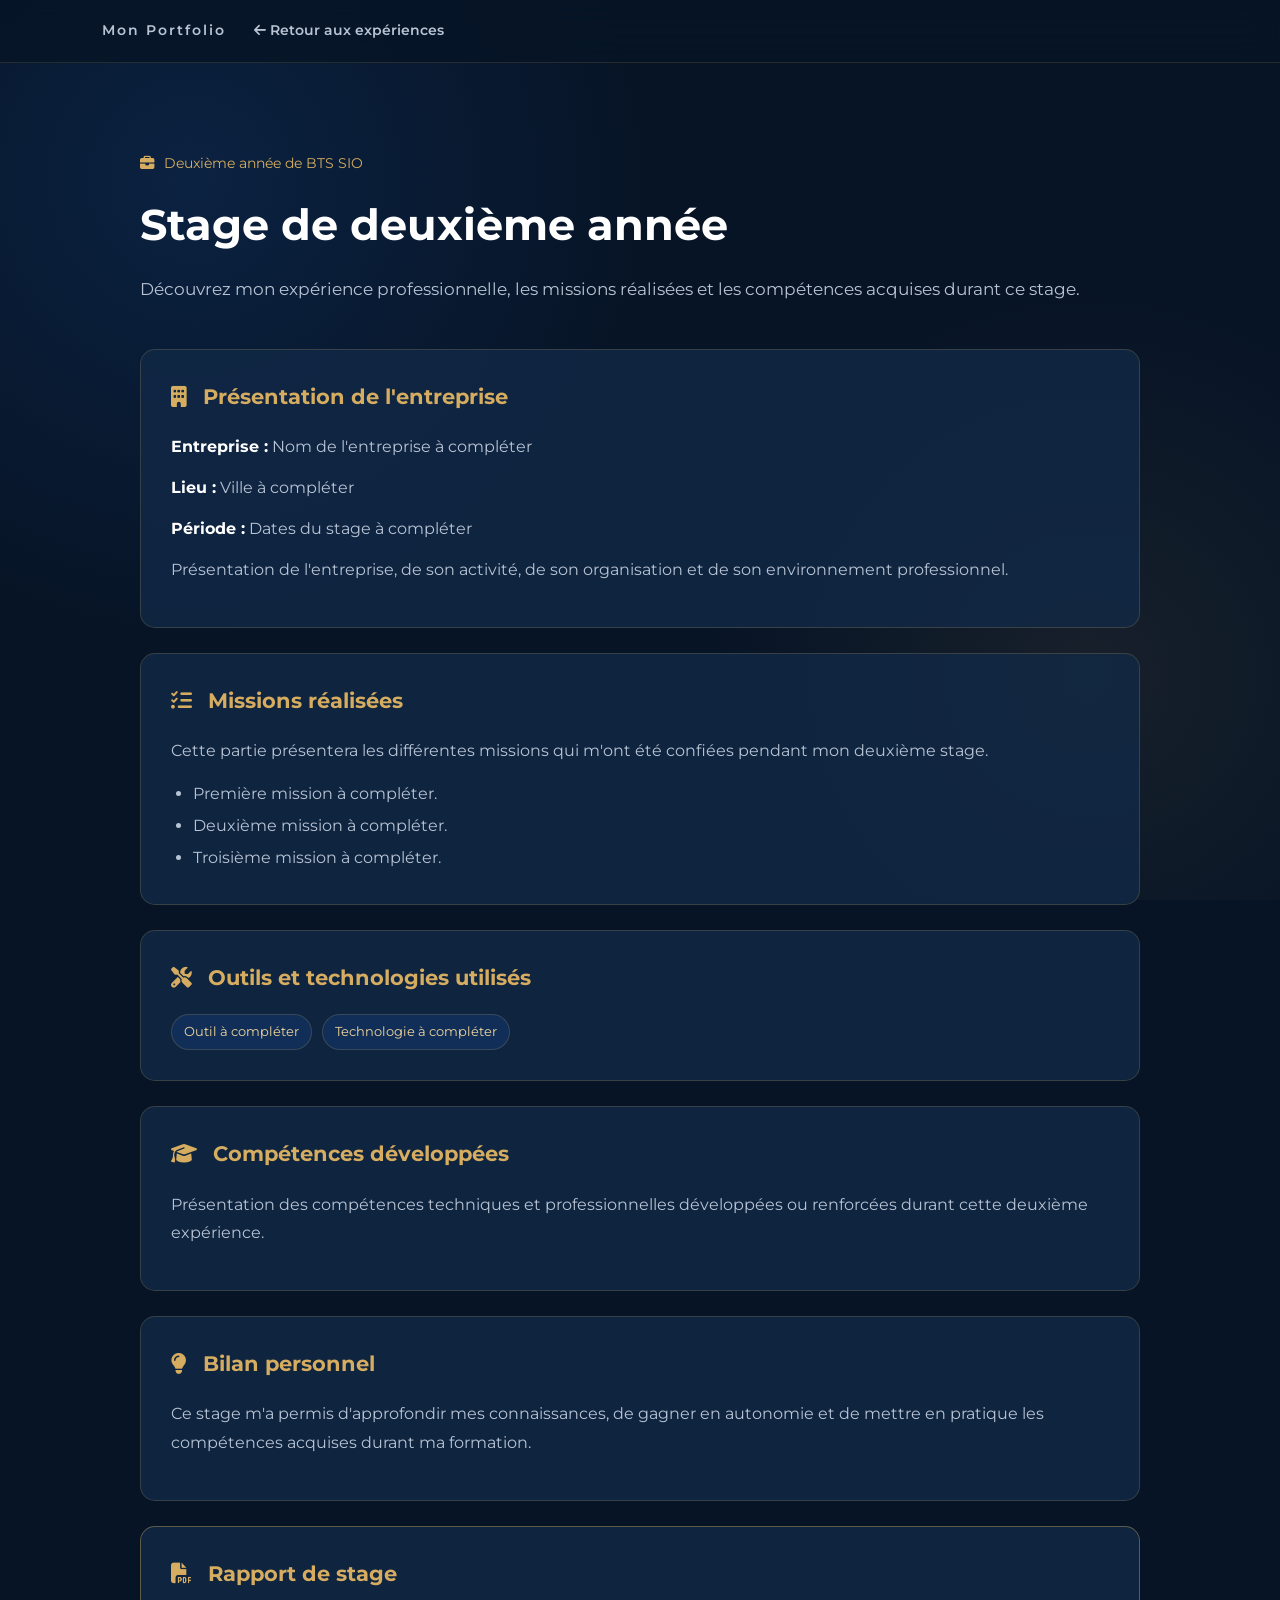
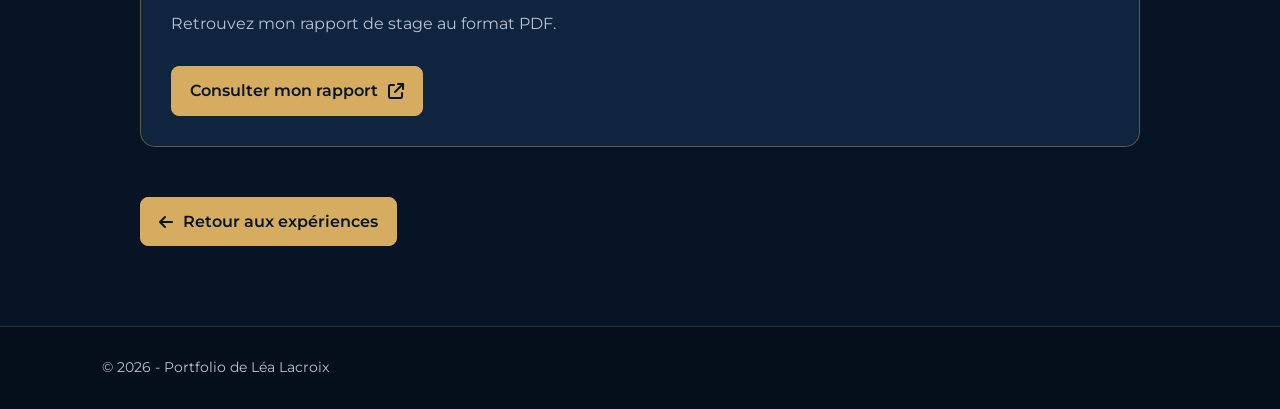
==== experiences/stage-deuxieme-annee.html @ fe54174a "ajout des experiences + ajout des pages de stage" ====
<!DOCTYPE html>
<html lang="fr">

<head>
    <meta charset="UTF-8">
    <meta name="viewport" content="width=device-width, initial-scale=1.0">

    <title>Stage de deuxième année | Portfolio de Léa</title>

    <link rel="stylesheet" href="../css/style.css">

    <link rel="stylesheet"
          href="https://cdnjs.cloudflare.com/ajax/libs/font-awesome/6.5.0/css/all.min.css">

    <link href="https://fonts.googleapis.com/css2?family=Montserrat:wght@400;500;600;700&display=swap"
          rel="stylesheet">
</head>

<body>

    <!-- HEADER -->
    <header class="header">
        <nav class="navbar">
            <a href="../index.html" class="logo">Mon Portfolio</a>

            <a href="../index.html#experiences" class="lien-retour">
                <i class="fa-solid fa-arrow-left"></i>
                Retour aux expériences
            </a>
        </nav>
    </header>

    <!-- CONTENU -->
    <main class="detail-experience">

        <div class="experience-entete">
            <span class="experience-label">
                <i class="fa-solid fa-briefcase"></i>
                Deuxième année de BTS SIO
            </span>

            <h1>Stage de deuxième année</h1>

            <p>
                Découvrez mon expérience professionnelle, les missions
                réalisées et les compétences acquises durant ce stage.
            </p>
        </div>

        <!-- PRESENTATION -->
        <section class="experience-detail-bloc">
            <h2>
                <i class="fa-solid fa-building"></i>
                Présentation de l'entreprise
            </h2>

            <p>
                <strong>Entreprise :</strong> Nom de l'entreprise à compléter
            </p>

            <p>
                <strong>Lieu :</strong> Ville à compléter
            </p>

            <p>
                <strong>Période :</strong> Dates du stage à compléter
            </p>

            <p>
                Présentation de l'entreprise, de son activité,
                de son organisation et de son environnement professionnel.
            </p>
        </section>

        <!-- MISSIONS -->
        <section class="experience-detail-bloc">
            <h2>
                <i class="fa-solid fa-list-check"></i>
                Missions réalisées
            </h2>

            <p>
                Cette partie présentera les différentes missions qui m'ont
                été confiées pendant mon deuxième stage.
            </p>

            <ul>
                <li>Première mission à compléter.</li>
                <li>Deuxième mission à compléter.</li>
                <li>Troisième mission à compléter.</li>
            </ul>
        </section>

        <!-- OUTILS -->
        <section class="experience-detail-bloc">
            <h2>
                <i class="fa-solid fa-screwdriver-wrench"></i>
                Outils et technologies utilisés
            </h2>

            <div class="projet-technologies">
                <span>Outil à compléter</span>
                <span>Technologie à compléter</span>
            </div>
        </section>

        <!-- COMPETENCES -->
        <section class="experience-detail-bloc">
            <h2>
                <i class="fa-solid fa-graduation-cap"></i>
                Compétences développées
            </h2>

            <p>
                Présentation des compétences techniques et professionnelles
                développées ou renforcées durant cette deuxième expérience.
            </p>
        </section>

        <!-- BILAN -->
        <section class="experience-detail-bloc">
            <h2>
                <i class="fa-solid fa-lightbulb"></i>
                Bilan personnel
            </h2>

            <p>
                Ce stage m'a permis d'approfondir mes connaissances,
                de gagner en autonomie et de mettre en pratique
                les compétences acquises durant ma formation.
            </p>
        </section>

        <!-- RAPPORT PDF -->
        <section class="experience-detail-bloc rapport-stage">
            <h2>
                <i class="fa-solid fa-file-pdf"></i>
                Rapport de stage
            </h2>

            <p>
                Retrouvez mon rapport de stage au format PDF.
            </p>

            <a href="../documents/stages/rapport-stage-deuxieme-annee.pdf"
               class="bouton-projet"
               target="_blank">
                Consulter mon rapport
                <i class="fa-solid fa-arrow-up-right-from-square"></i>
            </a>
        </section>

        <a href="../index.html#experiences" class="bouton-projet">
            <i class="fa-solid fa-arrow-left"></i>
            Retour aux expériences
        </a>

    </main>

    <footer class="footer">
        <p>© 2026 - Portfolio de Léa Lacroix</p>
    </footer>

</body>
</html>
---- css/style.css ----
/* =========================================
   1. VARIABLES ET PARAMÈTRES GÉNÉRAUX
========================================= */

:root {
    --bleu-nuit: #071426;
    --bleu-fonce: #0b1d35;
    --bleu-royal: #164b91;
    --bleu-clair: #2675c9;

    --dore: #d6ad60;
    --dore-clair: #f1d69b;

    --blanc: #ffffff;
    --gris: #b8c4d4;

    --fond-carte: rgba(18, 42, 72, 0.75);

    --transition: 0.3s ease;
}

/* Réinitialisation */

* {
    margin: 0;
    padding: 0;
    box-sizing: border-box;
    text-decoration: none;
    scroll-behavior: smooth;
}

html {
    scroll-padding-top: 100px;
}

body {
    font-family: 'Montserrat', sans-serif;
    background: var(--bleu-nuit);
    color: var(--blanc);
    overflow-x: hidden;
    line-height: 1.6;
}

/* Fond lumineux */

body::before {
    content: "";
    position: fixed;
    inset: 0;
    z-index: -2;

    background:
        radial-gradient(circle at 15% 20%, rgba(22, 75, 145, 0.25), transparent 35%),
        radial-gradient(circle at 85% 75%, rgba(214, 173, 96, 0.08), transparent 30%),
        var(--bleu-nuit);
}

/* Canvas des particules */

#particles {
    position: fixed;
    inset: 0;
    width: 100%;
    height: 100%;
    pointer-events: none;
    z-index: -1;
}


/* =========================================
   2. EN-TÊTE ET NAVIGATION
========================================= */

.header {
    position: fixed;
    top: 0;
    left: 0;
    width: 100%;
    padding: 20px 8%;

    display: flex;
    justify-content: space-between;
    align-items: center;

    background: rgba(7, 20, 38, 0.85);
    backdrop-filter: blur(15px);

    border-bottom: 1px solid rgba(214, 173, 96, 0.15);

    z-index: 100;
}

.logo {
    color: var(--blanc);
    font-size: 2rem;
    font-weight: 800;
    letter-spacing: 2px;
}

.logo span {
    color: var(--dore);
}

.navbar {
    display: flex;
    align-items: center;
    gap: 28px;
}

.navbar a {
    color: var(--gris);
    font-size: 0.85rem;
    font-weight: 600;
    transition: var(--transition);
    position: relative;
}

.navbar a::after {
    content: "";
    position: absolute;
    left: 0;
    bottom: -7px;
    width: 0;
    height: 2px;
    background: var(--dore);
    transition: var(--transition);
}

.navbar a:hover {
    color: var(--dore-clair);
}

.navbar a:hover::after {
    width: 100%;
}


/* =========================================
   3. STRUCTURE DES SECTIONS
========================================= */

section {
    padding: 120px 8%;
    position: relative;
}

.section {
    min-height: 70vh;
}

.titre-section {
    text-align: center;
    margin-bottom: 55px;
}

.titre-section > p {
    color: var(--dore);
    text-transform: uppercase;
    letter-spacing: 4px;
    font-size: 0.75rem;
    font-weight: 700;
}

.titre-section h2 {
    font-size: clamp(2rem, 4vw, 3rem);
    margin-top: 10px;
}

.titre-section h2 span {
    color: var(--dore);
}


/* =========================================
   4. PIED DE PAGE
========================================= */

.footer {
    padding: 30px 8%;
    display: flex;
    justify-content: space-between;
    align-items: center;
    gap: 20px;

    background: #050e1b;
    border-top: 1px solid rgba(214, 173, 96, 0.2);

    color: var(--gris);
    font-size: 0.85rem;
}

.footer a {
    color: var(--dore);
    transition: var(--transition);
}

.footer a:hover {
    color: var(--blanc);
}


/* =========================================
   5. ADAPTATION TABLETTES ET TÉLÉPHONES
========================================= */

@media screen and (max-width: 1100px) {

    .header {
        padding: 20px 5%;
    }

    .navbar {
        gap: 15px;
    }

    .navbar a {
        font-size: 0.75rem;
    }

    section {
        padding: 100px 5%;
    }
}

@media screen and (max-width: 750px) {

    .header {
        position: absolute;
        flex-direction: column;
        gap: 15px;
    }

    .navbar {
        justify-content: center;
        flex-wrap: wrap;
        gap: 12px 18px;
    }

    .navbar a {
        font-size: 0.75rem;
    }

    section {
        padding: 100px 6%;
    }

    .footer {
        flex-direction: column;
        text-align: center;
    }
}


/* =========================================
   6. PAGE D'ACCUEIL
========================================= */

.accueil {
    min-height: 100vh;
    display: flex;
    align-items: center;
    justify-content: space-between;
    gap: 60px;
    padding-top: 140px;
}

.accueil-contenu {
    max-width: 650px;
}

.accueil-introduction {
    color: var(--dore);
    font-size: 0.85rem;
    font-weight: 700;
    letter-spacing: 4px;
    margin-bottom: 25px;
}

.accueil h1 {
    font-size: clamp(2.5rem, 5vw, 4.5rem);
    line-height: 1.2;
    font-weight: 800;
}

.accueil h1 span {
    display: block;
    color: var(--dore);
}

.accueil h2 {
    font-size: clamp(1.3rem, 3vw, 2rem);
    color: var(--gris);
    margin-top: 20px;
}

.accueil h2 span {
    color: var(--dore-clair);
}

.accueil-description {
    color: var(--gris);
    margin-top: 25px;
    max-width: 550px;
    line-height: 1.9;
}

.accueil-boutons {
    display: flex;
    flex-wrap: wrap;
    gap: 18px;
    margin-top: 35px;
}

/* Boutons */

.btn {
    display: inline-flex;
    align-items: center;
    justify-content: center;
    gap: 12px;

    padding: 15px 25px;
    border-radius: 6px;

    background: var(--dore);
    color: var(--bleu-nuit);

    font-weight: 700;
    font-size: 0.85rem;

    transition: var(--transition);
}

.btn:hover {
    background: var(--dore-clair);
    transform: translateY(-4px);
    box-shadow: 0 8px 25px rgba(214, 173, 96, 0.2);
}

.btn-secondaire {
    background: transparent;
    color: var(--dore);
    border: 1px solid var(--dore);
}

.btn-secondaire:hover {
    background: var(--dore);
    color: var(--bleu-nuit);
}

/* Élément graphique */

.accueil-visuel {
    position: relative;
    width: 350px;
    height: 350px;
    flex-shrink: 0;

    display: flex;
    align-items: center;
    justify-content: center;
}

.cercle-exterieur {
    width: 290px;
    height: 290px;
    border-radius: 50%;

    border: 2px solid rgba(214, 173, 96, 0.7);

    display: flex;
    align-items: center;
    justify-content: center;

    box-shadow:
        0 0 30px rgba(214, 173, 96, 0.12),
        inset 0 0 30px rgba(214, 173, 96, 0.08);

    animation: rotation 20s linear infinite;
}

.cercle-interieur {
    width: 230px;
    height: 230px;
    border-radius: 50%;

    background: linear-gradient(145deg, var(--bleu-royal), var(--bleu-nuit));

    display: flex;
    align-items: center;
    justify-content: center;

    border: 1px solid var(--dore);
}

.cercle-interieur img {
    width: 100%;
    height: 100%;
    object-fit: cover;
    border-radius: 50%;
    border: 3px solid var(--dore);
}

.element-flottant {
    position: absolute;
    bottom: 20px;
    right: -20px;

    display: flex;
    align-items: center;
    gap: 12px;

    padding: 15px 20px;

    background: var(--fond-carte);
    border: 1px solid rgba(214, 173, 96, 0.5);
    border-radius: 10px;

    color: var(--dore-clair);
    font-size: 0.85rem;

    backdrop-filter: blur(10px);
}

.element-flottant i {
    font-size: 1.3rem;
}

/* Animations */

@keyframes rotation {
    from {
        transform: rotate(0deg);
    }

    to {
        transform: rotate(360deg);
    }
}

@keyframes contre-rotation {
    from {
        transform: rotate(0deg);
    }

    to {
        transform: rotate(-360deg);
    }
}

/* Adaptation mobile */

@media screen and (max-width: 850px) {

    .accueil {
        flex-direction: column;
        justify-content: center;
        text-align: center;
        padding-top: 180px;
    }

    .accueil-description {
        margin-left: auto;
        margin-right: auto;
    }

    .accueil-boutons {
        justify-content: center;
    }

    .accueil-visuel {
        width: 300px;
        height: 300px;
        margin-top: 30px;
    }

    .cercle-exterieur {
        width: 250px;
        height: 250px;
    }

    .cercle-interieur {
        width: 195px;
        height: 195px;
    }

    .element-flottant {
        right: -5px;
    }
}

@media (prefers-reduced-motion: reduce) {
    .cercle-exterieur,
    .cercle-interieur span {
        animation: none;
    }
}


/* =========================================
   7. SECTION À PROPOS
========================================= */

.apropos {
    background: linear-gradient(
        180deg,
        rgba(11, 29, 53, 0.3),
        rgba(22, 75, 145, 0.08)
    );
}

.apropos-contenu {
    display: grid;
    grid-template-columns: 1.2fr 0.8fr;
    gap: 60px;
    align-items: center;
}

.apropos-texte h3 {
    font-size: 1.6rem;
    color: var(--dore-clair);
    margin-bottom: 25px;
}

.apropos-texte p {
    color: var(--gris);
    line-height: 1.9;
    margin-bottom: 18px;
    font-size: 0.95rem;
}

.apropos-texte .btn {
    margin-top: 15px;
}

/* Cartes d'informations */

.apropos-informations {
    display: grid;
    grid-template-columns: 1fr 1fr;
    gap: 18px;
}

.information-carte {
    display: flex;
    align-items: flex-start;
    gap: 15px;

    padding: 22px 18px;

    background: var(--fond-carte);
    border: 1px solid rgba(214, 173, 96, 0.18);
    border-radius: 12px;

    transition: var(--transition);
}

.information-carte:hover {
    transform: translateY(-6px);
    border-color: var(--dore);
    box-shadow: 0 10px 25px rgba(0, 0, 0, 0.2);
}

.information-carte i {
    color: var(--dore);
    font-size: 1.5rem;
    margin-top: 3px;
}

.information-carte h4 {
    color: var(--blanc);
    font-size: 0.9rem;
    margin-bottom: 6px;
}

.information-carte p {
    color: var(--gris);
    font-size: 0.75rem;
    line-height: 1.5;
}

/* Adaptation mobile */

@media screen and (max-width: 950px) {

    .apropos-contenu {
        grid-template-columns: 1fr;
        gap: 40px;
    }

}

@media screen and (max-width: 550px) {

    .apropos-informations {
        grid-template-columns: 1fr;
    }

}


/* =========================================
   8. SECTION COMPÉTENCES
========================================= */

.competences {
    background: rgba(7, 20, 38, 0.4);
}

.competences-conteneur {
    display: flex;
    flex-direction: column;
    gap: 55px;
}

.competence-categorie {
    width: 100%;
}

.categorie-titre {
    display: flex;
    align-items: center;
    gap: 15px;

    margin-bottom: 25px;
    padding-bottom: 15px;

    border-bottom: 1px solid rgba(214, 173, 96, 0.25);
}

.categorie-titre i {
    color: var(--dore);
    font-size: 1.5rem;
}

.categorie-titre h3 {
    color: var(--blanc);
    font-size: 1.3rem;
}

/* Grille des compétences */

.competences-grille {
    display: grid;
    grid-template-columns: repeat(auto-fit, minmax(180px, 1fr));
    gap: 20px;
}

.competence-carte {
    min-height: 170px;

    padding: 25px 18px;

    display: flex;
    flex-direction: column;
    align-items: center;
    justify-content: center;
    text-align: center;

    background: var(--fond-carte);
    border: 1px solid rgba(214, 173, 96, 0.15);
    border-radius: 12px;

    transition: var(--transition);
}

.competence-carte:hover {
    transform: translateY(-8px);
    border-color: var(--dore);

    box-shadow:
        0 10px 30px rgba(0, 0, 0, 0.25),
        0 0 15px rgba(214, 173, 96, 0.08);
}

.competence-carte i {
    font-size: 2.5rem;
    color: var(--dore);
    margin-bottom: 15px;
}

.competence-carte h4 {
    color: var(--blanc);
    font-size: 1rem;
    margin-bottom: 8px;
}

.competence-carte p {
    color: var(--gris);
    font-size: 0.75rem;
    line-height: 1.5;
}


/* ============================= */
/* 9. SECTION PROJETS */
/* ============================= */

.projets {
    padding: 100px 8%;
    background: rgba(11, 29, 53, 0.45);
}

.projets-grille {
    display: grid;
    grid-template-columns: repeat(auto-fit, minmax(280px, 1fr));
    gap: 30px;
    max-width: 1100px;
    margin: 50px auto 0;
}

.projet-carte {
    position: relative;
    padding: 30px;
    background: var(--fond-carte);
    border: 1px solid rgba(214, 173, 96, 0.2);
    border-radius: 15px;
    transition: 0.3s ease;
    overflow: hidden;
}

.projet-carte:hover {
    transform: translateY(-8px);
    border-color: var(--dore);
    box-shadow: 0 10px 30px rgba(0, 0, 0, 0.25);
}

.projet-icone {
    width: 65px;
    height: 65px;
    display: flex;
    align-items: center;
    justify-content: center;
    background: rgba(214, 173, 96, 0.12);
    border: 1px solid rgba(214, 173, 96, 0.35);
    border-radius: 15px;
    margin-bottom: 25px;
}

.projet-icone i {
    font-size: 28px;
    color: var(--dore);
}

.projet-type {
    display: inline-block;
    color: var(--dore);
    font-size: 0.8rem;
    text-transform: uppercase;
    letter-spacing: 1px;
    margin-bottom: 10px;
}

.projet-contenu h3 {
    color: var(--blanc);
    font-size: 1.5rem;
    margin-bottom: 15px;
}

.projet-contenu p {
    color: var(--gris);
    line-height: 1.7;
    margin-bottom: 25px;
}

.projet-technologies {
    display: flex;
    flex-wrap: wrap;
    gap: 10px;
}

.projet-technologies span {
    padding: 7px 12px;
    color: var(--dore-clair);
    background: rgba(22, 75, 145, 0.3);
    border: 1px solid rgba(214, 173, 96, 0.2);
    border-radius: 20px;
    font-size: 0.8rem;
}

.bouton-projet {
    display: inline-flex;
    align-items: center;
    gap: 10px;
    margin-top: 25px;
    padding: 11px 18px;
    color: var(--bleu-nuit);
    background: var(--dore);
    border: 1px solid var(--dore);
    border-radius: 8px;
    text-decoration: none;
    font-weight: 600;
    transition: 0.3s ease;
}

.bouton-projet:hover {
    color: var(--dore);
    background: transparent;
    transform: translateX(4px);
}

/* RESPONSIVE */

@media screen and (max-width: 768px) {
    .projets {
        padding: 70px 5%;
    }

    .projets-grille {
        grid-template-columns: 1fr;
        gap: 20px;
    }

    .projet-carte {
        padding: 25px;
    }
}


/* ============================= */
/* 10. PAGES DÉTAILLÉES DES PROJETS */
/* ============================= */

.detail-projet {
    max-width: 1000px;
    margin: 0 auto;
    padding: 160px 8% 80px;
    min-height: 80vh;
}

.detail-projet h1 {
    color: var(--blanc);
    font-size: 2.8rem;
    margin: 15px 0;
}

.detail-introduction {
    color: var(--gris);
    font-size: 1.1rem;
    line-height: 1.7;
    margin-bottom: 45px;
}

.detail-bloc {
    background: var(--fond-carte);
    border: 1px solid rgba(214, 173, 96, 0.2);
    border-radius: 12px;
    padding: 25px;
    margin-bottom: 22px;
}

.detail-bloc h2 {
    color: var(--dore);
    font-size: 1.3rem;
    margin-bottom: 15px;
}

.detail-bloc h2 i {
    margin-right: 8px;
}

.detail-bloc p {
    color: var(--gris);
    line-height: 1.8;
}

.lien-retour {
    color: var(--dore);
    text-decoration: none;
    transition: 0.3s;
}

.lien-retour:hover {
    color: var(--dore-clair);
}

@media screen and (max-width: 768px) {
    .detail-projet {
        padding: 130px 5% 60px;
    }

    .detail-projet h1 {
        font-size: 2rem;
    }

    .detail-bloc {
        padding: 20px;
    }
}


/* ============================= */
/* 11. SECTION EXPÉRIENCES */
/* ============================= */
.experiences {
    padding: 100px 8%;
    background: rgba(11, 29, 53, 0.45);
}

/* CONTENEUR DES EXPERIENCES */

.experiences-conteneur {
    display: grid;
    grid-template-columns: repeat(auto-fit, minmax(280px, 1fr));
    gap: 30px;
    max-width: 1000px;
    margin: 50px auto 0;
}

/* CARTES EXPERIENCES */

.experience-carte {
    position: relative;
    padding: 30px;
    background: var(--fond-carte);
    border: 1px solid rgba(214, 173, 96, 0.2);
    border-radius: 15px;
    transition: 0.3s ease;
    overflow: hidden;
}

/* EFFET AU SURVOL */

.experience-carte:hover {
    transform: translateY(-8px);
    border-color: var(--dore);
    box-shadow: 0 10px 30px rgba(0, 0, 0, 0.25);
}

/* DATE DU STAGE */

.experience-date {
    display: flex;
    align-items: center;
    gap: 10px;
    color: var(--dore);
    font-size: 0.9rem;
    margin-bottom: 25px;
}

/* ICONE */

.experience-icone {
    width: 60px;
    height: 60px;
    display: flex;
    align-items: center;
    justify-content: center;
    background: rgba(214, 173, 96, 0.12);
    border: 1px solid rgba(214, 173, 96, 0.35);
    border-radius: 15px;
    margin-bottom: 25px;
}

.experience-icone i {
    color: var(--dore);
    font-size: 25px;
}

/* TITRES */

.experience-carte h3 {
    color: var(--blanc);
    font-size: 1.4rem;
    margin-bottom: 10px;
}

.experience-carte h4 {
    color: var(--dore-clair);
    font-size: 1rem;
    font-weight: 500;
    margin-bottom: 15px;
}

/* DESCRIPTION */

.experience-carte p {
    color: var(--gris);
    line-height: 1.7;
    margin-bottom: 20px;
}

/* BOUTON */

.experience-carte .bouton-projet {
    margin-top: 5px;
}

/* RESPONSIVE */

@media screen and (max-width: 768px) {

    .experiences {
        padding: 70px 5%;
    }

    .experiences-conteneur {
        grid-template-columns: 1fr;
        gap: 20px;
    }

    .experience-carte {
        padding: 25px;
    }

}


/* ============================= */
/* 12. PAGES DETAILLEES DES STAGES */
/* ============================= */

.detail-experience {
    width: 84%;
    max-width: 1000px;
    margin: 0 auto;
    padding: 150px 0 80px;
}

/* EN-TETE */

.experience-entete {
    margin-bottom: 45px;
}

.experience-label {
    display: inline-flex;
    align-items: center;
    gap: 10px;
    color: var(--dore);
    font-size: 0.9rem;
    margin-bottom: 15px;
}

.experience-entete h1 {
    color: var(--blanc);
    font-size: 2.7rem;
    margin-bottom: 15px;
}

.experience-entete p {
    color: var(--gris);
    font-size: 1.05rem;
    line-height: 1.8;
}

/* BLOCS DE PRESENTATION */

.experience-detail-bloc {
    background: var(--fond-carte);
    border: 1px solid rgba(214, 173, 96, 0.2);
    border-radius: 15px;
    padding: 30px;
    margin-bottom: 25px;
    transition: 0.3s ease;
}

.experience-detail-bloc:hover {
    border-color: var(--dore);
    transform: translateY(-3px);
}

/* TITRES */

.experience-detail-bloc h2 {
    color: var(--dore);
    font-size: 1.3rem;
    margin-bottom: 20px;
}

.experience-detail-bloc h2 i {
    margin-right: 10px;
}

/* TEXTES */

.experience-detail-bloc p {
    color: var(--gris);
    line-height: 1.8;
    margin-bottom: 12px;
}

.experience-detail-bloc strong {
    color: var(--blanc);
}

/* LISTES */

.experience-detail-bloc ul {
    padding-left: 22px;
    color: var(--gris);
    line-height: 2;
}

/* TECHNOLOGIES */

.experience-detail-bloc .projet-technologies {
    margin-top: 15px;
}

/* RAPPORT DE STAGE */

.rapport-stage {
    border-color: rgba(214, 173, 96, 0.4);
}

.rapport-stage .bouton-projet {
    margin-top: 15px;
}

/* LIEN RETOUR */

.lien-retour {
    color: var(--dore);
    text-decoration: none;
    transition: 0.3s ease;
}

.lien-retour:hover {
    color: var(--dore-clair);
}

/* RESPONSIVE */

@media screen and (max-width: 768px) {

    .detail-experience {
        width: 90%;
        padding: 125px 0 60px;
    }

    .experience-entete h1 {
        font-size: 2rem;
    }

    .experience-detail-bloc {
        padding: 22px;
    }

}
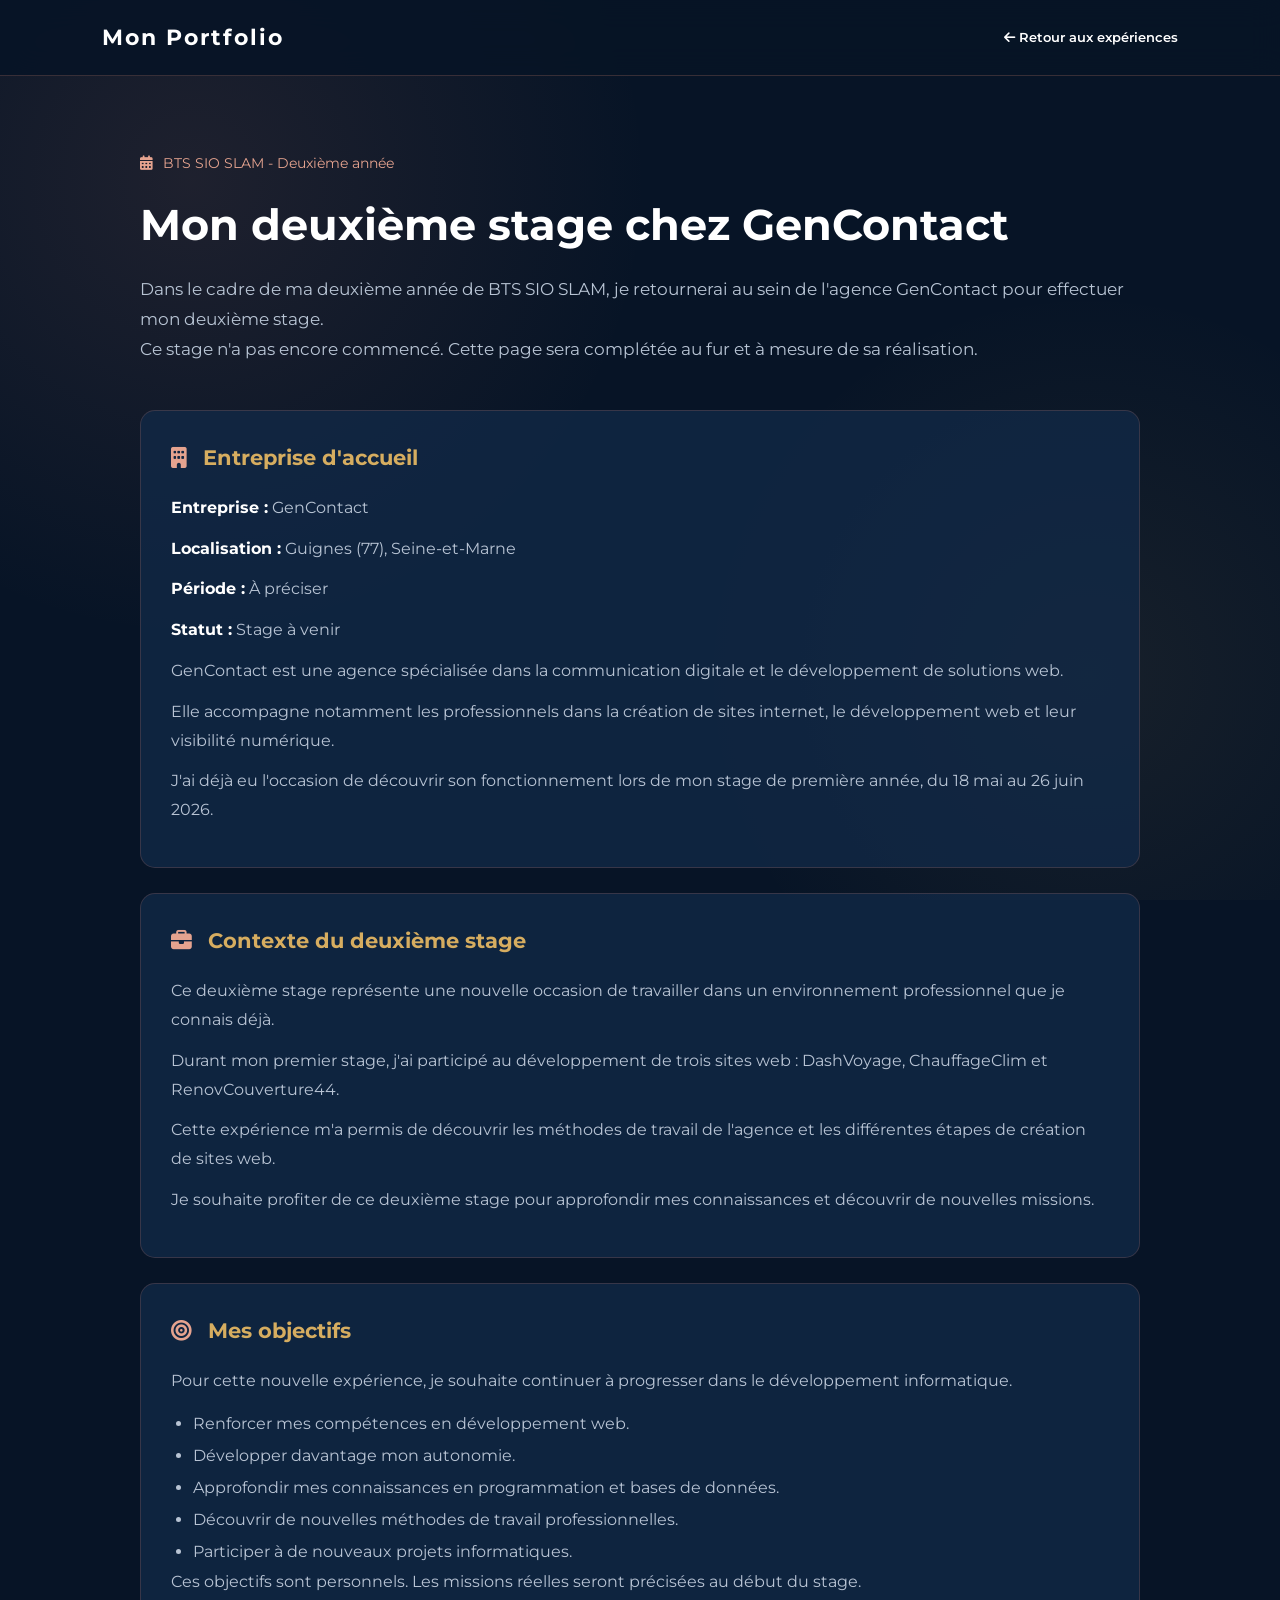
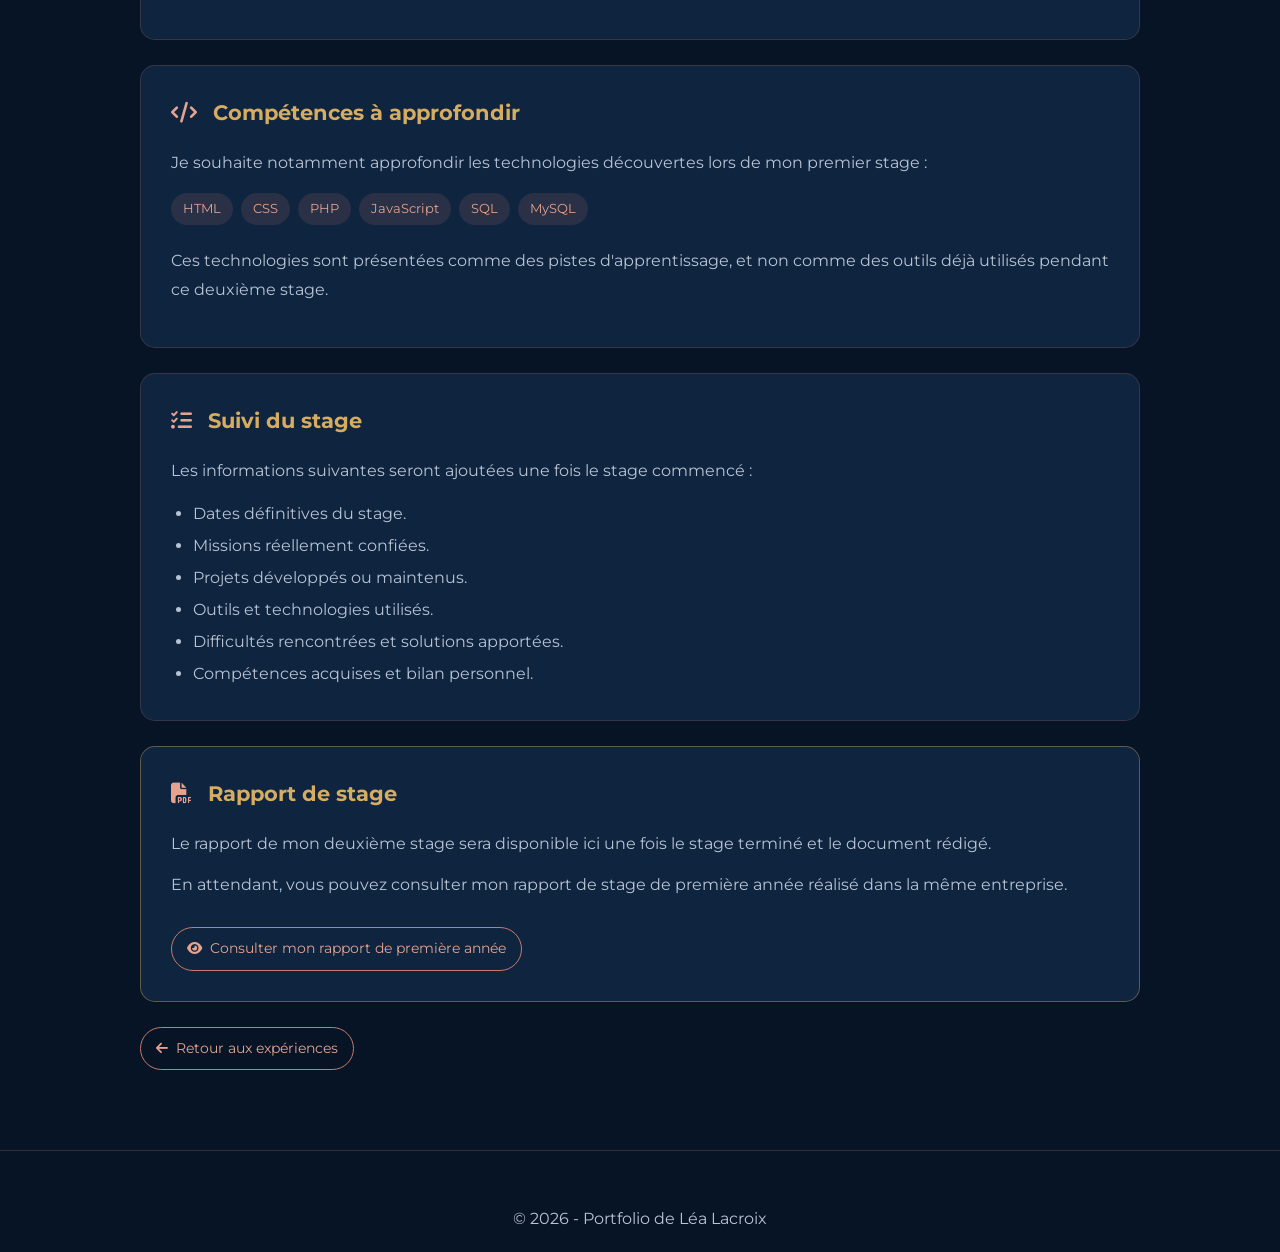
==== commit b71e7491: "ajout des informations des stages 1 & 2" ====
--- a/experiences/stage-deuxieme-annee.html
+++ b/experiences/stage-deuxieme-annee.html
@@ -4,9 +4,11 @@
 
 <head>
     <meta charset="UTF-8">
-    <meta name="viewport" content="width=device-width, initial-scale=1.0">
-
-    <title>Stage de deuxième année | Portfolio de Léa</title>
+
+    <meta name="viewport"
+          content="width=device-width, initial-scale=1.0">
+
+    <title>Stage de deuxième année | Portfolio Léa Lacroix</title>
 
     <link rel="stylesheet" href="../css/style.css">
 
@@ -21,143 +23,314 @@
 
     <!-- HEADER -->
     <header class="header">
+
+        <a href="../index.html" class="logo">
+            Mon Portfolio
+        </a>
+
         <nav class="navbar">
-            <a href="../index.html" class="logo">Mon Portfolio</a>
-
-            <a href="../index.html#experiences" class="lien-retour">
+
+            <a href="../index.html#experiences"
+               class="lien-retour">
                 <i class="fa-solid fa-arrow-left"></i>
                 Retour aux expériences
             </a>
+
         </nav>
+
     </header>
+
 
     <!-- CONTENU -->
     <main class="detail-experience">
 
+        <!-- EN-TÊTE -->
         <div class="experience-entete">
+
             <span class="experience-label">
+                <i class="fa-solid fa-calendar-days"></i>
+                BTS SIO SLAM - Deuxième année
+            </span>
+
+            <h1>Mon deuxième stage chez GenContact</h1>
+
+            <p>
+                Dans le cadre de ma deuxième année
+                de BTS SIO SLAM, je retournerai
+                au sein de l'agence GenContact
+                pour effectuer mon deuxième stage.
+            </p>
+
+            <p>
+                Ce stage n'a pas encore commencé.
+                Cette page sera complétée au fur
+                et à mesure de sa réalisation.
+            </p>
+
+        </div>
+
+
+        <!-- 1. ENTREPRISE -->
+        <section class="experience-detail-bloc">
+
+            <h2>
+                <i class="fa-solid fa-building"></i>
+                Entreprise d'accueil
+            </h2>
+
+            <p>
+                <strong>Entreprise :</strong>
+                GenContact
+            </p>
+
+            <p>
+                <strong>Localisation :</strong>
+                Guignes (77), Seine-et-Marne
+            </p>
+
+            <p>
+                <strong>Période :</strong>
+                À préciser
+            </p>
+
+            <p>
+                <strong>Statut :</strong>
+                Stage à venir
+            </p>
+
+            <p>
+                GenContact est une agence spécialisée
+                dans la communication digitale et
+                le développement de solutions web.
+            </p>
+
+            <p>
+                Elle accompagne notamment les
+                professionnels dans la création
+                de sites internet, le développement
+                web et leur visibilité numérique.
+            </p>
+
+            <p>
+                J'ai déjà eu l'occasion de découvrir
+                son fonctionnement lors de mon stage
+                de première année, du 18 mai
+                au 26 juin 2026.
+            </p>
+
+        </section>
+
+
+        <!-- 2. CONTEXTE -->
+        <section class="experience-detail-bloc">
+
+            <h2>
                 <i class="fa-solid fa-briefcase"></i>
-                Deuxième année de BTS SIO
-            </span>
-
-            <h1>Stage de deuxième année</h1>
-
-            <p>
-                Découvrez mon expérience professionnelle, les missions
-                réalisées et les compétences acquises durant ce stage.
-            </p>
-        </div>
-
-        <!-- PRESENTATION -->
-        <section class="experience-detail-bloc">
-            <h2>
-                <i class="fa-solid fa-building"></i>
-                Présentation de l'entreprise
-            </h2>
-
-            <p>
-                <strong>Entreprise :</strong> Nom de l'entreprise à compléter
-            </p>
-
-            <p>
-                <strong>Lieu :</strong> Ville à compléter
-            </p>
-
-            <p>
-                <strong>Période :</strong> Dates du stage à compléter
-            </p>
-
-            <p>
-                Présentation de l'entreprise, de son activité,
-                de son organisation et de son environnement professionnel.
-            </p>
-        </section>
-
-        <!-- MISSIONS -->
-        <section class="experience-detail-bloc">
+                Contexte du deuxième stage
+            </h2>
+
+            <p>
+                Ce deuxième stage représente
+                une nouvelle occasion de travailler
+                dans un environnement professionnel
+                que je connais déjà.
+            </p>
+
+            <p>
+                Durant mon premier stage, j'ai
+                participé au développement de
+                trois sites web : DashVoyage,
+                ChauffageClim et RenovCouverture44.
+            </p>
+
+            <p>
+                Cette expérience m'a permis de
+                découvrir les méthodes de travail
+                de l'agence et les différentes
+                étapes de création de sites web.
+            </p>
+
+            <p>
+                Je souhaite profiter de ce deuxième
+                stage pour approfondir mes connaissances
+                et découvrir de nouvelles missions.
+            </p>
+
+        </section>
+
+
+        <!-- 3. OBJECTIFS ENVISAGÉS -->
+        <section class="experience-detail-bloc">
+
+            <h2>
+                <i class="fa-solid fa-bullseye"></i>
+                Mes objectifs
+            </h2>
+
+            <p>
+                Pour cette nouvelle expérience,
+                je souhaite continuer à progresser
+                dans le développement informatique.
+            </p>
+
+            <ul>
+                <li>
+                    Renforcer mes compétences
+                    en développement web.
+                </li>
+
+                <li>
+                    Développer davantage mon autonomie.
+                </li>
+
+                <li>
+                    Approfondir mes connaissances
+                    en programmation et bases de données.
+                </li>
+
+                <li>
+                    Découvrir de nouvelles méthodes
+                    de travail professionnelles.
+                </li>
+
+                <li>
+                    Participer à de nouveaux
+                    projets informatiques.
+                </li>
+            </ul>
+
+            <p>
+                Ces objectifs sont personnels.
+                Les missions réelles seront
+                précisées au début du stage.
+            </p>
+
+        </section>
+
+
+        <!-- 4. COMPÉTENCES À APPROFONDIR -->
+        <section class="experience-detail-bloc">
+
+            <h2>
+                <i class="fa-solid fa-code"></i>
+                Compétences à approfondir
+            </h2>
+
+            <p>
+                Je souhaite notamment approfondir
+                les technologies découvertes
+                lors de mon premier stage :
+            </p>
+
+            <div class="projet-technologies">
+                <span>HTML</span>
+                <span>CSS</span>
+                <span>PHP</span>
+                <span>JavaScript</span>
+                <span>SQL</span>
+                <span>MySQL</span>
+            </div>
+
+            <p>
+                Ces technologies sont présentées
+                comme des pistes d'apprentissage,
+                et non comme des outils déjà
+                utilisés pendant ce deuxième stage.
+            </p>
+
+        </section>
+
+
+        <!-- 5. SUIVI DU STAGE -->
+        <section class="experience-detail-bloc">
+
             <h2>
                 <i class="fa-solid fa-list-check"></i>
-                Missions réalisées
-            </h2>
-
-            <p>
-                Cette partie présentera les différentes missions qui m'ont
-                été confiées pendant mon deuxième stage.
+                Suivi du stage
+            </h2>
+
+            <p>
+                Les informations suivantes seront
+                ajoutées une fois le stage commencé :
             </p>
 
             <ul>
-                <li>Première mission à compléter.</li>
-                <li>Deuxième mission à compléter.</li>
-                <li>Troisième mission à compléter.</li>
+                <li>
+                    Dates définitives du stage.
+                </li>
+
+                <li>
+                    Missions réellement confiées.
+                </li>
+
+                <li>
+                    Projets développés ou maintenus.
+                </li>
+
+                <li>
+                    Outils et technologies utilisés.
+                </li>
+
+                <li>
+                    Difficultés rencontrées
+                    et solutions apportées.
+                </li>
+
+                <li>
+                    Compétences acquises et
+                    bilan personnel.
+                </li>
             </ul>
-        </section>
-
-        <!-- OUTILS -->
-        <section class="experience-detail-bloc">
-            <h2>
-                <i class="fa-solid fa-screwdriver-wrench"></i>
-                Outils et technologies utilisés
-            </h2>
-
-            <div class="projet-technologies">
-                <span>Outil à compléter</span>
-                <span>Technologie à compléter</span>
-            </div>
-        </section>
-
-        <!-- COMPETENCES -->
-        <section class="experience-detail-bloc">
-            <h2>
-                <i class="fa-solid fa-graduation-cap"></i>
-                Compétences développées
-            </h2>
-
-            <p>
-                Présentation des compétences techniques et professionnelles
-                développées ou renforcées durant cette deuxième expérience.
-            </p>
-        </section>
-
-        <!-- BILAN -->
-        <section class="experience-detail-bloc">
-            <h2>
-                <i class="fa-solid fa-lightbulb"></i>
-                Bilan personnel
-            </h2>
-
-            <p>
-                Ce stage m'a permis d'approfondir mes connaissances,
-                de gagner en autonomie et de mettre en pratique
-                les compétences acquises durant ma formation.
-            </p>
-        </section>
-
-        <!-- RAPPORT PDF -->
+
+        </section>
+
+
+        <!-- 6. RAPPORT -->
         <section class="experience-detail-bloc rapport-stage">
+
             <h2>
                 <i class="fa-solid fa-file-pdf"></i>
                 Rapport de stage
             </h2>
 
             <p>
-                Retrouvez mon rapport de stage au format PDF.
-            </p>
-
-            <a href="../documents/stages/rapport-stage-deuxieme-annee.pdf"
+                Le rapport de mon deuxième stage
+                sera disponible ici une fois
+                le stage terminé et le document rédigé.
+            </p>
+
+            <p>
+                En attendant, vous pouvez consulter
+                mon rapport de stage de première année
+                réalisé dans la même entreprise.
+            </p>
+
+            <a href="../documents/stages/rapport-stage-premiere-annee.pdf"
                class="bouton-projet"
-               target="_blank">
-                Consulter mon rapport
-                <i class="fa-solid fa-arrow-up-right-from-square"></i>
+               target="_blank"
+               rel="noopener noreferrer">
+
+                <i class="fa-solid fa-eye"></i>
+                Consulter mon rapport de première année
+
             </a>
-        </section>
-
-        <a href="../index.html#experiences" class="bouton-projet">
+
+        </section>
+
+
+        <!-- RETOUR -->
+        <a href="../index.html#experiences"
+           class="bouton-projet">
+
             <i class="fa-solid fa-arrow-left"></i>
             Retour aux expériences
+
         </a>
 
     </main>
 
+
+    <!-- FOOTER -->
     <footer class="footer">
         <p>© 2026 - Portfolio de Léa Lacroix</p>
     </footer>
--- a/css/style.css
+++ b/css/style.css
@@ -4,19 +4,31 @@
 ========================================= */
 
 :root {
+    /* Couleurs principales */
     --bleu-nuit: #071426;
     --bleu-fonce: #0b1d35;
     --bleu-royal: #164b91;
     --bleu-clair: #2675c9;
 
+    /* Nouvelle couleur terracotta */
+    --terracotta: #c77b68;
+    --terracotta-clair: #e5a38f;
+    --terracotta-fonce: #a85c4b;
+    --terracotta-transparent: rgba(199, 123, 104, 0.15);
+
+    /* Doré */
     --dore: #d6ad60;
     --dore-clair: #f1d69b;
 
+    /* Textes */
     --blanc: #ffffff;
     --gris: #b8c4d4;
 
+    /* Cartes */
     --fond-carte: rgba(18, 42, 72, 0.75);
-
+    --bordure-carte: rgba(199, 123, 104, 0.22);
+
+    /* Animations */
     --transition: 0.3s ease;
 }
 
@@ -51,12 +63,20 @@
     z-index: -2;
 
     background:
-        radial-gradient(circle at 15% 20%, rgba(22, 75, 145, 0.25), transparent 35%),
-        radial-gradient(circle at 85% 75%, rgba(214, 173, 96, 0.08), transparent 30%),
+        radial-gradient(
+            circle at 15% 20%,
+            rgba(199, 123, 104, 0.12),
+            transparent 35%
+        ),
+        radial-gradient(
+            circle at 85% 75%,
+            rgba(214, 173, 96, 0.08),
+            transparent 30%
+        ),
         var(--bleu-nuit);
 }
 
-/* Canvas des particules */
+/* Particules animées */
 
 #particles {
     position: fixed;
@@ -83,37 +103,43 @@
     justify-content: space-between;
     align-items: center;
 
-    background: rgba(7, 20, 38, 0.85);
+    background: rgba(7, 20, 38, 0.9);
     backdrop-filter: blur(15px);
 
-    border-bottom: 1px solid rgba(214, 173, 96, 0.15);
+    border-bottom: 1px solid
+        rgba(199, 123, 104, 0.25);
 
     z-index: 100;
 }
+
+/* Logo */
 
 .logo {
     color: var(--blanc);
-    font-size: 2rem;
-    font-weight: 800;
+    font-size: 22px;
+    font-weight: 700;
     letter-spacing: 2px;
+    white-space: nowrap;
 }
 
 .logo span {
     color: var(--dore);
 }
 
+/* Navigation */
+
 .navbar {
     display: flex;
     align-items: center;
-    gap: 28px;
+    gap: 22px;
 }
 
 .navbar a {
-    color: var(--gris);
-    font-size: 0.85rem;
+    color: var(--blanc);
+    font-size: 13px;
     font-weight: 600;
+    position: relative;
     transition: var(--transition);
-    position: relative;
 }
 
 .navbar a::after {
@@ -123,16 +149,30 @@
     bottom: -7px;
     width: 0;
     height: 2px;
-    background: var(--dore);
+    background: var(--terracotta);
     transition: var(--transition);
 }
 
 .navbar a:hover {
-    color: var(--dore-clair);
+    color: var(--terracotta-clair);
 }
 
 .navbar a:hover::after {
     width: 100%;
+}
+
+/* Bouton Contact */
+
+.navbar .nav-contact {
+    padding: 10px 17px;
+    border: 1px solid var(--terracotta);
+    border-radius: 7px;
+    color: var(--terracotta-clair);
+}
+
+.navbar .nav-contact:hover {
+    background: var(--terracotta);
+    color: var(--bleu-nuit);
 }
 
 
@@ -149,118 +189,116 @@
     min-height: 70vh;
 }
 
-.titre-section {
+/* Titres des sections */
+
+.titre-section,
+.section-titre {
     text-align: center;
     margin-bottom: 55px;
 }
 
-.titre-section > p {
-    color: var(--dore);
+.titre-section > p,
+.section-titre > span {
+    display: block;
+    color: var(--terracotta-clair);
     text-transform: uppercase;
     letter-spacing: 4px;
     font-size: 0.75rem;
     font-weight: 700;
 }
 
-.titre-section h2 {
+.titre-section h2,
+.section-titre h2 {
     font-size: clamp(2rem, 4vw, 3rem);
     margin-top: 10px;
-}
-
-.titre-section h2 span {
+    color: var(--blanc);
+}
+
+.titre-section h2 span,
+.section-titre h2 span {
     color: var(--dore);
 }
 
+.section-titre p {
+    color: var(--gris);
+    font-size: 0.95rem;
+    margin-top: 15px;
+    line-height: 1.7;
+}
+
 
 /* =========================================
-   4. PIED DE PAGE
+   4. BOUTONS GÉNÉRAUX
 ========================================= */
 
-.footer {
-    padding: 30px 8%;
-    display: flex;
-    justify-content: space-between;
-    align-items: center;
-    gap: 20px;
-
-    background: #050e1b;
-    border-top: 1px solid rgba(214, 173, 96, 0.2);
-
-    color: var(--gris);
+.btn {
+    display: inline-flex;
+    align-items: center;
+    justify-content: center;
+    gap: 12px;
+
+    padding: 15px 25px;
+    border-radius: 6px;
+
+    background: var(--terracotta);
+    color: var(--bleu-nuit);
+
+    font-weight: 700;
     font-size: 0.85rem;
-}
-
-.footer a {
-    color: var(--dore);
+
+    border: 1px solid var(--terracotta);
     transition: var(--transition);
 }
 
-.footer a:hover {
-    color: var(--blanc);
+.btn:hover {
+    background: var(--terracotta-clair);
+    border-color: var(--terracotta-clair);
+    transform: translateY(-4px);
+
+    box-shadow: 0 8px 25px
+        rgba(199, 123, 104, 0.25);
+}
+
+/* Bouton secondaire doré */
+
+.btn-secondaire {
+    background: transparent;
+    color: var(--dore-clair);
+    border: 1px solid var(--dore);
+}
+
+.btn-secondaire:hover {
+    background: var(--dore);
+    border-color: var(--dore);
+    color: var(--bleu-nuit);
+}
+
+/* Bouton téléchargement CV */
+
+.btn-telecharger-cv {
+    background: transparent;
+    color: var(--dore-clair);
+    border: 1px solid var(--dore);
+}
+
+.btn-telecharger-cv:hover {
+    background: var(--dore);
+    border-color: var(--dore);
+    color: var(--bleu-nuit);
 }
 
 
 /* =========================================
-   5. ADAPTATION TABLETTES ET TÉLÉPHONES
-========================================= */
-
-@media screen and (max-width: 1100px) {
-
-    .header {
-        padding: 20px 5%;
-    }
-
-    .navbar {
-        gap: 15px;
-    }
-
-    .navbar a {
-        font-size: 0.75rem;
-    }
-
-    section {
-        padding: 100px 5%;
-    }
-}
-
-@media screen and (max-width: 750px) {
-
-    .header {
-        position: absolute;
-        flex-direction: column;
-        gap: 15px;
-    }
-
-    .navbar {
-        justify-content: center;
-        flex-wrap: wrap;
-        gap: 12px 18px;
-    }
-
-    .navbar a {
-        font-size: 0.75rem;
-    }
-
-    section {
-        padding: 100px 6%;
-    }
-
-    .footer {
-        flex-direction: column;
-        text-align: center;
-    }
-}
-
-
-/* =========================================
-   6. PAGE D'ACCUEIL
+   5. PAGE D'ACCUEIL
 ========================================= */
 
 .accueil {
     min-height: 100vh;
+
     display: flex;
     align-items: center;
     justify-content: space-between;
+
     gap: 60px;
     padding-top: 140px;
 }
@@ -270,7 +308,7 @@
 }
 
 .accueil-introduction {
-    color: var(--dore);
+    color: var(--terracotta-clair);
     font-size: 0.85rem;
     font-weight: 700;
     letter-spacing: 4px;
@@ -295,7 +333,7 @@
 }
 
 .accueil h2 span {
-    color: var(--dore-clair);
+    color: var(--terracotta-clair);
 }
 
 .accueil-description {
@@ -312,44 +350,7 @@
     margin-top: 35px;
 }
 
-/* Boutons */
-
-.btn {
-    display: inline-flex;
-    align-items: center;
-    justify-content: center;
-    gap: 12px;
-
-    padding: 15px 25px;
-    border-radius: 6px;
-
-    background: var(--dore);
-    color: var(--bleu-nuit);
-
-    font-weight: 700;
-    font-size: 0.85rem;
-
-    transition: var(--transition);
-}
-
-.btn:hover {
-    background: var(--dore-clair);
-    transform: translateY(-4px);
-    box-shadow: 0 8px 25px rgba(214, 173, 96, 0.2);
-}
-
-.btn-secondaire {
-    background: transparent;
-    color: var(--dore);
-    border: 1px solid var(--dore);
-}
-
-.btn-secondaire:hover {
-    background: var(--dore);
-    color: var(--bleu-nuit);
-}
-
-/* Élément graphique */
+/* Photo et éléments graphiques */
 
 .accueil-visuel {
     position: relative;
@@ -367,15 +368,16 @@
     height: 290px;
     border-radius: 50%;
 
-    border: 2px solid rgba(214, 173, 96, 0.7);
+    border: 2px solid
+        rgba(199, 123, 104, 0.75);
 
     display: flex;
     align-items: center;
     justify-content: center;
 
     box-shadow:
-        0 0 30px rgba(214, 173, 96, 0.12),
-        inset 0 0 30px rgba(214, 173, 96, 0.08);
+        0 0 30px rgba(199, 123, 104, 0.15),
+        inset 0 0 30px rgba(199, 123, 104, 0.1);
 
     animation: rotation 20s linear infinite;
 }
@@ -385,7 +387,11 @@
     height: 230px;
     border-radius: 50%;
 
-    background: linear-gradient(145deg, var(--bleu-royal), var(--bleu-nuit));
+    background: linear-gradient(
+        145deg,
+        #713f44,
+        var(--bleu-nuit)
+    );
 
     display: flex;
     align-items: center;
@@ -402,6 +408,8 @@
     border: 3px solid var(--dore);
 }
 
+/* Élément flottant */
+
 .element-flottant {
     position: absolute;
     bottom: 20px;
@@ -414,10 +422,10 @@
     padding: 15px 20px;
 
     background: var(--fond-carte);
-    border: 1px solid rgba(214, 173, 96, 0.5);
+    border: 1px solid var(--terracotta);
     border-radius: 10px;
 
-    color: var(--dore-clair);
+    color: var(--terracotta-clair);
     font-size: 0.85rem;
 
     backdrop-filter: blur(10px);
@@ -425,9 +433,10 @@
 
 .element-flottant i {
     font-size: 1.3rem;
-}
-
-/* Animations */
+    color: var(--dore);
+}
+
+/* Animation de rotation */
 
 @keyframes rotation {
     from {
@@ -449,7 +458,1187 @@
     }
 }
 
-/* Adaptation mobile */
+
+/* =========================================
+   6. SECTION À PROPOS
+========================================= */
+
+.apropos {
+    background: linear-gradient(
+        180deg,
+        rgba(11, 29, 53, 0.3),
+        rgba(199, 123, 104, 0.06)
+    );
+}
+
+.apropos-contenu {
+    display: grid;
+    grid-template-columns: 1.2fr 0.8fr;
+    gap: 60px;
+    align-items: center;
+}
+
+.apropos-texte h3 {
+    font-size: 1.6rem;
+    color: var(--dore-clair);
+    margin-bottom: 25px;
+}
+
+.apropos-texte p {
+    color: var(--gris);
+    line-height: 1.9;
+    margin-bottom: 18px;
+    font-size: 0.95rem;
+}
+
+
+/* =========================================
+   DOCUMENTS PROFESSIONNELS - CV ET LETTRE
+========================================= */
+
+/* TITRE ET GRILLE DES DOCUMENTS */
+
+.documents-professionnels {
+    display: grid;
+    grid-template-columns: repeat(2, minmax(0, 1fr));
+    gap: 18px;
+
+    width: 100%;
+    margin-top: 30px;
+}
+
+/* CARTES DES DOCUMENTS */
+
+.document-pro-carte {
+    display: flex;
+    flex-direction: column;
+    align-items: center;
+
+    min-width: 0;
+    padding: 22px 15px;
+
+    text-align: center;
+
+    background: var(--fond-carte);
+
+    border: 1px solid var(--bordure-carte);
+    border-radius: 12px;
+
+    transition: var(--transition);
+}
+
+/* SURVOL DES CARTES */
+
+.document-pro-carte:hover {
+    transform: translateY(-5px);
+    border-color: var(--terracotta);
+
+    box-shadow: 0 10px 25px rgba(0, 0, 0, 0.2);
+}
+
+/* ICÔNES */
+
+.document-pro-carte > i {
+    font-size: 30px;
+    color: var(--terracotta-clair);
+    margin-bottom: 15px;
+}
+
+/* TITRES */
+
+.document-pro-carte h4 {
+    color: var(--dore-clair);
+    font-size: 15px;
+
+    margin-bottom: 20px;
+}
+
+/* CONTENEUR DES BOUTONS */
+
+.document-pro-boutons {
+    display: flex;
+    flex-direction: column;
+    gap: 10px;
+
+    width: 100%;
+    margin-top: auto;
+}
+
+/* BOUTON CONSULTER */
+
+.document-pro-boutons .btn {
+    display: inline-flex;
+    align-items: center;
+    justify-content: center;
+
+    width: 100%;
+    margin: 0;
+    padding: 11px 12px;
+
+    font-size: 12px;
+    text-align: center;
+}
+
+/* BOUTON TÉLÉCHARGER */
+
+.document-pro-boutons .btn-telecharger-cv {
+    background: transparent;
+    border: 1px solid var(--dore);
+    color: var(--dore-clair);
+}
+
+/* SURVOL TÉLÉCHARGER */
+
+.document-pro-boutons .btn-telecharger-cv:hover {
+    background: var(--dore);
+    color: var(--bleu-nuit);
+}
+
+
+/* Cartes d'informations */
+
+.apropos-informations {
+    display: grid;
+    grid-template-columns: 1fr 1fr;
+    gap: 18px;
+}
+
+.information-carte {
+    display: flex;
+    align-items: flex-start;
+    gap: 15px;
+
+    padding: 22px 18px;
+
+    background: var(--fond-carte);
+    border: 1px solid var(--bordure-carte);
+    border-radius: 12px;
+
+    transition: var(--transition);
+}
+
+.information-carte:hover {
+    transform: translateY(-6px);
+    border-color: var(--terracotta);
+
+    box-shadow:
+        0 10px 25px rgba(0, 0, 0, 0.2);
+}
+
+.information-carte i {
+    color: var(--terracotta-clair);
+    font-size: 1.5rem;
+    margin-top: 3px;
+}
+
+.information-carte h4 {
+    color: var(--blanc);
+    font-size: 0.9rem;
+    margin-bottom: 6px;
+}
+
+.information-carte p {
+    color: var(--gris);
+    font-size: 0.75rem;
+    line-height: 1.5;
+}
+
+
+/* =========================================
+   7. SECTION COMPÉTENCES
+========================================= */
+
+.competences {
+    background: rgba(7, 20, 38, 0.4);
+}
+
+.competences-conteneur {
+    display: flex;
+    flex-direction: column;
+    gap: 55px;
+}
+
+.competence-categorie {
+    width: 100%;
+}
+
+.categorie-titre {
+    display: flex;
+    align-items: center;
+    gap: 15px;
+
+    margin-bottom: 25px;
+    padding-bottom: 15px;
+
+    border-bottom: 1px solid
+        rgba(199, 123, 104, 0.35);
+}
+
+.categorie-titre i {
+    color: var(--terracotta-clair);
+    font-size: 1.5rem;
+}
+
+.categorie-titre h3 {
+    color: var(--blanc);
+    font-size: 1.3rem;
+}
+
+/* Grille des compétences */
+
+.competences-grille {
+    display: grid;
+    grid-template-columns: repeat(
+        auto-fit,
+        minmax(180px, 1fr)
+    );
+    gap: 20px;
+}
+
+.competence-carte {
+    min-height: 170px;
+    padding: 25px 18px;
+
+    display: flex;
+    flex-direction: column;
+    align-items: center;
+    justify-content: center;
+    text-align: center;
+
+    background: var(--fond-carte);
+    border: 1px solid var(--bordure-carte);
+    border-radius: 12px;
+
+    transition: var(--transition);
+}
+
+.competence-carte:hover {
+    transform: translateY(-8px);
+    border-color: var(--terracotta);
+
+    box-shadow:
+        0 10px 30px rgba(0, 0, 0, 0.25),
+        0 0 15px rgba(199, 123, 104, 0.12);
+}
+
+.competence-carte i {
+    font-size: 2.5rem;
+    color: var(--terracotta-clair);
+    margin-bottom: 15px;
+}
+
+.competence-carte h4 {
+    color: var(--blanc);
+    font-size: 1rem;
+    margin-bottom: 8px;
+}
+
+.competence-carte p {
+    color: var(--gris);
+    font-size: 0.75rem;
+    line-height: 1.5;
+}
+
+
+/* =========================================
+   8. SECTION PROJETS
+========================================= */
+
+.projets {
+    padding: 80px 5%;
+    background: var(--bleu-fonce);
+}
+
+/* Trois cartes sur la même ligne */
+
+.projets-grille {
+    display: grid;
+    grid-template-columns: repeat(
+        3,
+        minmax(0, 1fr)
+    );
+
+    gap: 22px;
+    max-width: 1120px;
+    width: 100%;
+
+    margin: 40px auto 0;
+}
+
+/* Cartes */
+
+.projet-carte {
+    display: flex;
+    flex-direction: column;
+
+    min-width: 0;
+    height: 100%;
+
+    background: var(--fond-carte);
+    border: 1px solid var(--bordure-carte);
+    border-radius: 15px;
+
+    overflow: hidden;
+    transition: var(--transition);
+}
+
+.projet-carte:hover {
+    transform: translateY(-8px);
+    border-color: var(--terracotta);
+
+    box-shadow:
+        0 10px 30px rgba(0, 0, 0, 0.25);
+}
+
+/* Icônes */
+
+.projet-icone {
+    height: 105px;
+    flex-shrink: 0;
+
+    display: flex;
+    align-items: center;
+    justify-content: center;
+
+    background: linear-gradient(
+        135deg,
+        #713f44,
+        var(--bleu-fonce)
+    );
+
+    color: var(--terracotta-clair);
+    font-size: 2.5rem;
+}
+
+/* Contenu */
+
+.projet-contenu {
+    display: flex;
+    flex-direction: column;
+    align-items: flex-start;
+
+    flex: 1;
+    min-width: 0;
+
+    padding: 22px;
+}
+
+.projet-type {
+    color: var(--terracotta-clair);
+    font-size: 0.75rem;
+    font-weight: 600;
+    margin-bottom: 10px;
+}
+
+.projet-contenu h3 {
+    color: var(--dore-clair);
+    margin-bottom: 15px;
+}
+
+.projet-contenu p {
+    color: var(--gris);
+    font-size: 0.9rem;
+    line-height: 1.6;
+
+    margin-bottom: 20px;
+    flex: 1;
+}
+
+/* Technologies */
+
+.projet-technologies {
+    display: flex;
+    flex-wrap: wrap;
+    gap: 8px;
+    margin-bottom: 22px;
+}
+
+.projet-technologies span {
+    background: var(--terracotta-transparent);
+    color: var(--terracotta-clair);
+
+    padding: 6px 12px;
+    border-radius: 20px;
+    font-size: 0.8rem;
+}
+
+/* Boutons des projets */
+
+.bouton-projet {
+    display: inline-flex;
+    align-items: center;
+    justify-content: center;
+    gap: 8px;
+
+    padding: 10px 15px;
+
+    border: 1px solid var(--terracotta);
+    border-radius: 25px;
+
+    color: var(--terracotta-clair);
+    font-size: 0.85rem;
+
+    transition: var(--transition);
+}
+
+.bouton-projet:hover {
+    background: var(--terracotta);
+    color: var(--bleu-nuit);
+}
+
+
+/* =========================================
+   9. PAGES DÉTAILLÉES DES PROJETS
+========================================= */
+
+
+.detail-projet {
+    width: 90%;
+    max-width: 1500px;
+
+    margin: 0 auto;
+    padding: 160px 0 80px;
+
+    min-height: 80vh;
+}
+
+
+.detail-projet h1 {
+    color: var(--blanc);
+    font-size: 2.8rem;
+    margin: 15px 0;
+}
+
+.detail-introduction {
+    color: var(--gris);
+    font-size: 1.1rem;
+    line-height: 1.7;
+    margin-bottom: 45px;
+}
+
+
+/* GRILLE DES INFORMATIONS DU PROJET */
+
+
+.detail-grille {
+    display: grid;
+
+    grid-template-columns: repeat(2, minmax(0, 1fr));
+
+    gap: 30px;
+    width: 100%;
+
+    align-items: stretch;
+}
+
+
+/* CARTES À HAUTEUR ÉGALE */
+
+.detail-grille .detail-bloc {
+    margin-bottom: 0;
+    height: 100%;
+    min-width: 0;
+    padding: 25px;
+
+    background: var(--fond-carte);
+    border: 1px solid var(--bordure-carte);
+    border-radius: 12px;
+
+    transition: 0.3s ease;
+}
+
+/* ANIMATION AU SURVOL */
+
+.detail-grille .detail-bloc:hover {
+    transform: translateY(-5px);
+    border-color: var(--terracotta);
+
+    box-shadow: 0 10px 25px rgba(0, 0, 0, 0.2);
+}
+
+/* ESPACEMENT DES PARAGRAPHES ET LISTES */
+
+.detail-grille .detail-bloc p {
+    margin-bottom: 12px;
+}
+
+.detail-grille .detail-bloc ul {
+    padding-left: 20px;
+    margin-top: 10px;
+}
+
+.detail-grille .detail-bloc li {
+    color: var(--gris);
+    line-height: 1.8;
+    margin-bottom: 8px;
+}
+
+/* AFFICHAGE SUR TÉLÉPHONE */
+
+@media screen and (max-width: 768px) {
+
+    .detail-grille {
+        grid-template-columns: 1fr;
+        gap: 20px;
+    }
+
+    .detail-projet {
+        width: 92%;
+        padding: 130px 0 60px;
+    }
+
+}
+
+/* Blocs détaillés */
+
+.detail-bloc {
+    background: var(--fond-carte);
+    border: 1px solid var(--bordure-carte);
+    border-radius: 12px;
+
+    padding: 25px;
+    margin-bottom: 22px;
+}
+
+.detail-bloc h2 {
+    color: var(--dore);
+    font-size: 1.3rem;
+    margin-bottom: 15px;
+}
+
+.detail-bloc h2 i {
+    margin-right: 8px;
+    color: var(--terracotta-clair);
+}
+
+.detail-bloc p {
+    color: var(--gris);
+    line-height: 1.8;
+}
+
+.lien-retour {
+    color: var(--terracotta-clair);
+    transition: var(--transition);
+}
+
+.lien-retour:hover {
+    color: var(--dore-clair);
+}
+
+
+/* =========================================
+   10. SECTION EXPÉRIENCES
+========================================= */
+
+.experiences {
+    padding: 100px 8%;
+    background: rgba(11, 29, 53, 0.45);
+}
+
+.experiences-conteneur {
+    display: grid;
+    grid-template-columns: repeat(
+        auto-fit,
+        minmax(280px, 1fr)
+    );
+
+    gap: 30px;
+    max-width: 1000px;
+    margin: 50px auto 0;
+}
+
+/* Cartes expériences */
+
+.experience-carte {
+    position: relative;
+
+    padding: 30px;
+    background: var(--fond-carte);
+
+    border: 1px solid var(--bordure-carte);
+    border-radius: 15px;
+
+    transition: var(--transition);
+    overflow: hidden;
+}
+
+.experience-carte:hover {
+    transform: translateY(-8px);
+    border-color: var(--terracotta);
+
+    box-shadow:
+        0 10px 30px rgba(0, 0, 0, 0.25);
+}
+
+/* Dates */
+
+.experience-date {
+    display: flex;
+    align-items: center;
+    gap: 10px;
+
+    color: var(--terracotta-clair);
+    font-size: 0.9rem;
+    margin-bottom: 25px;
+}
+
+/* Icônes */
+
+.experience-icone {
+    width: 60px;
+    height: 60px;
+
+    display: flex;
+    align-items: center;
+    justify-content: center;
+
+    background: var(--terracotta-transparent);
+    border: 1px solid
+        rgba(199, 123, 104, 0.35);
+
+    border-radius: 15px;
+    margin-bottom: 25px;
+}
+
+.experience-icone i {
+    color: var(--terracotta-clair);
+    font-size: 25px;
+}
+
+/* Titres */
+
+.experience-carte h3 {
+    color: var(--blanc);
+    font-size: 1.4rem;
+    margin-bottom: 10px;
+}
+
+.experience-carte h4 {
+    color: var(--dore-clair);
+    font-size: 1rem;
+    font-weight: 500;
+    margin-bottom: 15px;
+}
+
+/* Descriptions */
+
+.experience-carte p {
+    color: var(--gris);
+    line-height: 1.7;
+    margin-bottom: 20px;
+}
+
+.experience-carte .bouton-projet {
+    margin-top: 5px;
+}
+
+
+/* =========================================
+   11. PAGES DÉTAILLÉES DES STAGES
+========================================= */
+
+.detail-experience {
+    width: 84%;
+    max-width: 1000px;
+    margin: 0 auto;
+    padding: 150px 0 80px;
+}
+
+/* En-tête */
+
+.experience-entete {
+    margin-bottom: 45px;
+}
+
+.experience-label {
+    display: inline-flex;
+    align-items: center;
+    gap: 10px;
+
+    color: var(--terracotta-clair);
+    font-size: 0.9rem;
+    margin-bottom: 15px;
+}
+
+.experience-entete h1 {
+    color: var(--blanc);
+    font-size: 2.7rem;
+    margin-bottom: 15px;
+}
+
+.experience-entete p {
+    color: var(--gris);
+    font-size: 1.05rem;
+    line-height: 1.8;
+}
+
+/* Blocs de présentation */
+
+.experience-detail-bloc {
+    background: var(--fond-carte);
+    border: 1px solid var(--bordure-carte);
+    border-radius: 15px;
+
+    padding: 30px;
+    margin-bottom: 25px;
+
+    transition: var(--transition);
+}
+
+.experience-detail-bloc:hover {
+    border-color: var(--terracotta);
+    transform: translateY(-3px);
+}
+
+.experience-detail-bloc h2 {
+    color: var(--dore);
+    font-size: 1.3rem;
+    margin-bottom: 20px;
+}
+
+.experience-detail-bloc h2 i {
+    margin-right: 10px;
+    color: var(--terracotta-clair);
+}
+
+.experience-detail-bloc p {
+    color: var(--gris);
+    line-height: 1.8;
+    margin-bottom: 12px;
+}
+
+.experience-detail-bloc strong {
+    color: var(--blanc);
+}
+
+.experience-detail-bloc ul {
+    padding-left: 22px;
+    color: var(--gris);
+    line-height: 2;
+}
+
+/* Technologies */
+
+.experience-detail-bloc .projet-technologies {
+    margin-top: 15px;
+}
+
+
+/* =========================================
+   CAPTURES DES PROJETS DE STAGE
+========================================= */
+
+.capture-stage {
+    width: 100%;
+    margin-top: 25px;
+    text-align: center;
+}
+
+.capture-stage img {
+    display: block;
+    width: 100%;
+    max-width: 900px;
+    height: auto;
+    margin: 0 auto;
+
+    border-radius: 12px;
+    border: 1px solid var(--terracotta);
+
+    box-shadow: 0 8px 25px rgba(0, 0, 0, 0.25);
+
+    transition: transform 0.3s ease;
+}
+
+.capture-stage img:hover {
+    transform: scale(1.01);
+}
+
+.capture-stage p {
+    margin-top: 12px;
+    color: var(--gris);
+    font-size: 0.85rem;
+    font-style: italic;
+}
+
+/* Rapport de stage */
+.rapport-stage {
+    border-color:
+        rgba(214, 173, 96, 0.4);
+}
+
+.rapport-stage .bouton-projet {
+    margin-top: 15px;
+}
+
+
+/* =========================================
+   12. SECTION DOCUMENTS
+========================================= */
+
+.documents {
+    padding: 100px 8%;
+    position: relative;
+}
+
+/* Trois documents sur la même ligne */
+
+.documents-grille {
+    max-width: 1100px;
+    margin: 50px auto 0;
+
+    display: grid;
+    grid-template-columns: repeat(
+        3,
+        minmax(0, 1fr)
+    );
+
+    gap: 25px;
+}
+
+/* Cartes documents */
+
+.document-carte {
+    background: var(--fond-carte);
+    border: 1px solid var(--bordure-carte);
+    border-radius: 15px;
+
+    padding: 35px;
+    text-align: center;
+
+    transition: var(--transition);
+}
+
+.document-carte:hover {
+    transform: translateY(-8px);
+    border-color: var(--terracotta);
+
+    box-shadow:
+        0 10px 30px rgba(0, 0, 0, 0.2);
+}
+
+/* Icônes */
+
+.document-icone {
+    width: 65px;
+    height: 65px;
+    margin: 0 auto 20px;
+
+    display: flex;
+    align-items: center;
+    justify-content: center;
+
+    background: var(--terracotta-transparent);
+    border-radius: 15px;
+
+    color: var(--terracotta-clair);
+    font-size: 27px;
+}
+
+.document-carte h3 {
+    color: var(--blanc);
+    font-size: 20px;
+    margin-bottom: 15px;
+}
+
+.document-carte p {
+    color: var(--gris);
+    font-size: 14px;
+    line-height: 1.7;
+
+    min-height: 50px;
+    margin-bottom: 25px;
+}
+
+/* Boutons documents */
+
+.bouton-document {
+    display: inline-flex;
+    align-items: center;
+    justify-content: center;
+    gap: 10px;
+
+    padding: 11px 20px;
+
+    border: 1px solid var(--terracotta);
+    border-radius: 8px;
+
+    color: var(--terracotta-clair);
+    font-size: 13px;
+
+    transition: var(--transition);
+}
+
+.bouton-document:hover {
+    background: var(--terracotta);
+    color: var(--bleu-nuit);
+}
+
+
+/* =========================================
+   13. SECTION CONTACT
+========================================= */
+
+.contact {
+    padding: 100px 8%;
+    position: relative;
+}
+
+.contact-conteneur {
+    max-width: 1100px;
+    margin: 50px auto 0;
+
+    display: grid;
+    grid-template-columns: 1fr 1.2fr;
+    gap: 60px;
+
+    align-items: center;
+}
+
+.contact-texte h3 {
+    color: var(--blanc);
+    font-size: 28px;
+    margin-bottom: 20px;
+}
+
+.contact-texte p {
+    color: var(--gris);
+    line-height: 1.8;
+    margin-bottom: 15px;
+    font-size: 15px;
+}
+
+.contact-liens {
+    display: flex;
+    flex-direction: column;
+    gap: 18px;
+}
+
+/* Cartes contact */
+
+.contact-carte {
+    display: flex;
+    align-items: center;
+    gap: 20px;
+
+    padding: 22px;
+    background: var(--fond-carte);
+
+    border: 1px solid var(--bordure-carte);
+    border-radius: 12px;
+
+    transition: var(--transition);
+}
+
+.contact-carte:hover {
+    transform: translateX(8px);
+    border-color: var(--terracotta);
+
+    box-shadow:
+        0 8px 25px rgba(0, 0, 0, 0.2);
+}
+
+/* Icônes */
+
+.contact-icone {
+    width: 55px;
+    height: 55px;
+    flex-shrink: 0;
+
+    display: flex;
+    align-items: center;
+    justify-content: center;
+
+    background: var(--terracotta-transparent);
+    border-radius: 12px;
+
+    color: var(--terracotta-clair);
+    font-size: 23px;
+}
+
+.contact-infos {
+    flex: 1;
+}
+
+.contact-infos h4 {
+    color: var(--blanc);
+    font-size: 17px;
+    margin-bottom: 5px;
+}
+
+.contact-infos p {
+    color: var(--gris);
+    font-size: 13px;
+}
+
+.contact-fleche {
+    color: var(--terracotta-clair);
+    font-size: 15px;
+}
+
+
+/* =========================================
+   14. FOOTER - PIED DE PAGE
+========================================= */
+
+.footer {
+    width: 100%;
+    padding: 55px 7% 20px;
+
+    background: var(--bleu-nuit);
+    border-top: 1px solid
+        rgba(199, 123, 104, 0.25);
+
+    box-sizing: border-box;
+    display: block;
+    text-align: center;
+
+    color: var(--gris);
+}
+
+.footer-contenu {
+    max-width: 1100px;
+    margin: 0 auto;
+
+    display: flex;
+    justify-content: center;
+    align-items: flex-start;
+
+    gap: 80px;
+}
+
+.footer-identite,
+.footer-navigation,
+.footer-social {
+    flex: 1;
+    text-align: center;
+}
+
+.footer-logo {
+    display: inline-block;
+    color: var(--dore);
+    font-size: 25px;
+    font-weight: 700;
+
+    margin-bottom: 15px;
+}
+
+.footer-identite p {
+    color: var(--gris);
+    margin-bottom: 10px;
+    font-size: 14px;
+}
+
+.footer-navigation,
+.footer-social {
+    display: flex;
+    flex-direction: column;
+    align-items: center;
+    gap: 13px;
+}
+
+.footer-navigation h3,
+.footer-social h3 {
+    color: var(--dore);
+    font-size: 17px;
+    margin-bottom: 5px;
+}
+
+.footer a {
+    transition: var(--transition);
+}
+
+.footer-navigation a,
+.footer-social a {
+    color: var(--gris);
+    font-size: 14px;
+}
+
+.footer-navigation a:hover,
+.footer-social a:hover {
+    color: var(--terracotta-clair);
+}
+
+.footer-social a {
+    display: flex;
+    align-items: center;
+    gap: 12px;
+}
+
+.footer-social i {
+    color: var(--terracotta-clair);
+    font-size: 18px;
+}
+
+.footer-bas {
+    width: 100%;
+    margin-top: 40px;
+    padding-top: 20px;
+
+    border-top: 1px solid
+        rgba(255, 255, 255, 0.1);
+
+    text-align: center;
+}
+
+.footer-bas p {
+    color: var(--gris);
+    font-size: 12px;
+    margin: 0;
+}
+
+
+/* =========================================
+   15. RESPONSIVE - TABLETTES
+========================================= */
+
+@media screen and (max-width: 1100px) {
+
+    .header {
+        padding: 20px 5%;
+    }
+
+    .navbar {
+        gap: 15px;
+    }
+
+    section {
+        padding: 100px 5%;
+    }
+}
+
+@media screen and (max-width: 1000px) {
+
+    .projets-grille,
+    .documents-grille {
+        grid-template-columns: repeat(
+            2,
+            minmax(0, 1fr)
+        );
+    }
+}
+
+@media screen and (max-width: 950px) {
+
+    .apropos-contenu {
+        grid-template-columns: 1fr;
+        gap: 40px;
+    }
+}
+
+@media screen and (max-width: 900px) {
+
+    .header {
+        flex-direction: column;
+        gap: 15px;
+        padding: 15px 5%;
+    }
+
+    .navbar {
+        justify-content: center;
+        flex-wrap: wrap;
+        gap: 12px 18px;
+    }
+}
 
 @media screen and (max-width: 850px) {
 
@@ -490,322 +1679,102 @@
     }
 }
 
-@media (prefers-reduced-motion: reduce) {
-    .cercle-exterieur,
-    .cercle-interieur span {
-        animation: none;
-    }
-}
-
 
 /* =========================================
-   7. SECTION À PROPOS
+   16. RESPONSIVE - TÉLÉPHONES
 ========================================= */
 
-.apropos {
-    background: linear-gradient(
-        180deg,
-        rgba(11, 29, 53, 0.3),
-        rgba(22, 75, 145, 0.08)
-    );
-}
-
-.apropos-contenu {
-    display: grid;
-    grid-template-columns: 1.2fr 0.8fr;
-    gap: 60px;
-    align-items: center;
-}
-
-.apropos-texte h3 {
-    font-size: 1.6rem;
-    color: var(--dore-clair);
-    margin-bottom: 25px;
-}
-
-.apropos-texte p {
-    color: var(--gris);
-    line-height: 1.9;
-    margin-bottom: 18px;
-    font-size: 0.95rem;
-}
-
-.apropos-texte .btn {
-    margin-top: 15px;
-}
-
-/* Cartes d'informations */
-
-.apropos-informations {
-    display: grid;
-    grid-template-columns: 1fr 1fr;
-    gap: 18px;
-}
-
-.information-carte {
-    display: flex;
-    align-items: flex-start;
-    gap: 15px;
-
-    padding: 22px 18px;
-
-    background: var(--fond-carte);
-    border: 1px solid rgba(214, 173, 96, 0.18);
-    border-radius: 12px;
-
-    transition: var(--transition);
-}
-
-.information-carte:hover {
-    transform: translateY(-6px);
-    border-color: var(--dore);
-    box-shadow: 0 10px 25px rgba(0, 0, 0, 0.2);
-}
-
-.information-carte i {
-    color: var(--dore);
-    font-size: 1.5rem;
-    margin-top: 3px;
-}
-
-.information-carte h4 {
-    color: var(--blanc);
-    font-size: 0.9rem;
-    margin-bottom: 6px;
-}
-
-.information-carte p {
-    color: var(--gris);
-    font-size: 0.75rem;
-    line-height: 1.5;
-}
-
-/* Adaptation mobile */
-
-@media screen and (max-width: 950px) {
-
-    .apropos-contenu {
+@media screen and (max-width: 768px) {
+
+    section {
+        padding: 80px 6%;
+    }
+
+    .projets,
+    .documents,
+    .experiences,
+    .contact {
+        padding: 70px 5%;
+    }
+
+    .documents-grille,
+    .experiences-conteneur {
         grid-template-columns: 1fr;
-        gap: 40px;
-    }
-
-}
-
-@media screen and (max-width: 550px) {
-
-    .apropos-informations {
+        gap: 20px;
+    }
+
+    .documents-grille {
+        margin-top: 35px;
+    }
+
+    .document-carte {
+        padding: 25px 20px;
+    }
+
+    .experience-carte {
+        padding: 25px;
+    }
+
+    .contact-conteneur {
         grid-template-columns: 1fr;
-    }
-
-}
-
-
-/* =========================================
-   8. SECTION COMPÉTENCES
-========================================= */
-
-.competences {
-    background: rgba(7, 20, 38, 0.4);
-}
-
-.competences-conteneur {
-    display: flex;
-    flex-direction: column;
-    gap: 55px;
-}
-
-.competence-categorie {
-    width: 100%;
-}
-
-.categorie-titre {
-    display: flex;
-    align-items: center;
-    gap: 15px;
-
-    margin-bottom: 25px;
-    padding-bottom: 15px;
-
-    border-bottom: 1px solid rgba(214, 173, 96, 0.25);
-}
-
-.categorie-titre i {
-    color: var(--dore);
-    font-size: 1.5rem;
-}
-
-.categorie-titre h3 {
-    color: var(--blanc);
-    font-size: 1.3rem;
-}
-
-/* Grille des compétences */
-
-.competences-grille {
-    display: grid;
-    grid-template-columns: repeat(auto-fit, minmax(180px, 1fr));
-    gap: 20px;
-}
-
-.competence-carte {
-    min-height: 170px;
-
-    padding: 25px 18px;
-
-    display: flex;
-    flex-direction: column;
-    align-items: center;
-    justify-content: center;
-    text-align: center;
-
-    background: var(--fond-carte);
-    border: 1px solid rgba(214, 173, 96, 0.15);
-    border-radius: 12px;
-
-    transition: var(--transition);
-}
-
-.competence-carte:hover {
-    transform: translateY(-8px);
-    border-color: var(--dore);
-
-    box-shadow:
-        0 10px 30px rgba(0, 0, 0, 0.25),
-        0 0 15px rgba(214, 173, 96, 0.08);
-}
-
-.competence-carte i {
-    font-size: 2.5rem;
-    color: var(--dore);
-    margin-bottom: 15px;
-}
-
-.competence-carte h4 {
-    color: var(--blanc);
-    font-size: 1rem;
-    margin-bottom: 8px;
-}
-
-.competence-carte p {
-    color: var(--gris);
-    font-size: 0.75rem;
-    line-height: 1.5;
-}
-
-
-/* ============================= */
-/* 9. SECTION PROJETS */
-/* ============================= */
-
-.projets {
-    padding: 100px 8%;
-    background: rgba(11, 29, 53, 0.45);
-}
-
-.projets-grille {
-    display: grid;
-    grid-template-columns: repeat(auto-fit, minmax(280px, 1fr));
-    gap: 30px;
-    max-width: 1100px;
-    margin: 50px auto 0;
-}
-
-.projet-carte {
-    position: relative;
-    padding: 30px;
-    background: var(--fond-carte);
-    border: 1px solid rgba(214, 173, 96, 0.2);
-    border-radius: 15px;
-    transition: 0.3s ease;
-    overflow: hidden;
-}
-
-.projet-carte:hover {
-    transform: translateY(-8px);
-    border-color: var(--dore);
-    box-shadow: 0 10px 30px rgba(0, 0, 0, 0.25);
-}
-
-.projet-icone {
-    width: 65px;
-    height: 65px;
-    display: flex;
-    align-items: center;
-    justify-content: center;
-    background: rgba(214, 173, 96, 0.12);
-    border: 1px solid rgba(214, 173, 96, 0.35);
-    border-radius: 15px;
-    margin-bottom: 25px;
-}
-
-.projet-icone i {
-    font-size: 28px;
-    color: var(--dore);
-}
-
-.projet-type {
-    display: inline-block;
-    color: var(--dore);
-    font-size: 0.8rem;
-    text-transform: uppercase;
-    letter-spacing: 1px;
-    margin-bottom: 10px;
-}
-
-.projet-contenu h3 {
-    color: var(--blanc);
-    font-size: 1.5rem;
-    margin-bottom: 15px;
-}
-
-.projet-contenu p {
-    color: var(--gris);
-    line-height: 1.7;
-    margin-bottom: 25px;
-}
-
-.projet-technologies {
-    display: flex;
-    flex-wrap: wrap;
-    gap: 10px;
-}
-
-.projet-technologies span {
-    padding: 7px 12px;
-    color: var(--dore-clair);
-    background: rgba(22, 75, 145, 0.3);
-    border: 1px solid rgba(214, 173, 96, 0.2);
-    border-radius: 20px;
-    font-size: 0.8rem;
-}
-
-.bouton-projet {
-    display: inline-flex;
-    align-items: center;
-    gap: 10px;
-    margin-top: 25px;
-    padding: 11px 18px;
-    color: var(--bleu-nuit);
-    background: var(--dore);
-    border: 1px solid var(--dore);
-    border-radius: 8px;
-    text-decoration: none;
-    font-weight: 600;
-    transition: 0.3s ease;
-}
-
-.bouton-projet:hover {
-    color: var(--dore);
-    background: transparent;
-    transform: translateX(4px);
-}
-
-/* RESPONSIVE */
-
-@media screen and (max-width: 768px) {
-    .projets {
-        padding: 70px 5%;
-    }
+        gap: 35px;
+        margin-top: 35px;
+    }
+
+    .contact-texte h3 {
+        font-size: 24px;
+    }
+
+    .contact-carte {
+        padding: 18px;
+        gap: 15px;
+    }
+
+    /* Pages détaillées */
+
+    .detail-projet {
+        padding: 130px 5% 60px;
+    }
+
+    .detail-projet h1 {
+        font-size: 2rem;
+    }
+
+    .detail-bloc {
+        padding: 20px;
+    }
+
+    .detail-experience {
+        width: 90%;
+        padding: 125px 0 60px;
+    }
+
+    .experience-entete h1 {
+        font-size: 2rem;
+    }
+
+    .experience-detail-bloc {
+        padding: 22px;
+    }
+}
+
+@media screen and (max-width: 700px) {
+
+    .footer-contenu {
+        flex-direction: column;
+        align-items: center;
+        gap: 35px;
+    }
+
+    .footer-identite,
+    .footer-navigation,
+    .footer-social {
+        width: 100%;
+        text-align: center;
+    }
+}
+
+@media screen and (max-width: 650px) {
 
     .projets-grille {
         grid-template-columns: 1fr;
@@ -813,329 +1782,122 @@
     }
 
     .projet-carte {
-        padding: 25px;
-    }
-}
-
-
-/* ============================= */
-/* 10. PAGES DÉTAILLÉES DES PROJETS */
-/* ============================= */
-
-.detail-projet {
-    max-width: 1000px;
-    margin: 0 auto;
-    padding: 160px 8% 80px;
-    min-height: 80vh;
-}
-
-.detail-projet h1 {
-    color: var(--blanc);
-    font-size: 2.8rem;
-    margin: 15px 0;
-}
-
-.detail-introduction {
-    color: var(--gris);
-    font-size: 1.1rem;
-    line-height: 1.7;
-    margin-bottom: 45px;
-}
-
-.detail-bloc {
-    background: var(--fond-carte);
-    border: 1px solid rgba(214, 173, 96, 0.2);
-    border-radius: 12px;
-    padding: 25px;
-    margin-bottom: 22px;
-}
-
-.detail-bloc h2 {
-    color: var(--dore);
-    font-size: 1.3rem;
-    margin-bottom: 15px;
-}
-
-.detail-bloc h2 i {
-    margin-right: 8px;
-}
-
-.detail-bloc p {
-    color: var(--gris);
-    line-height: 1.8;
-}
-
-.lien-retour {
-    color: var(--dore);
-    text-decoration: none;
-    transition: 0.3s;
-}
-
-.lien-retour:hover {
-    color: var(--dore-clair);
-}
-
-@media screen and (max-width: 768px) {
-    .detail-projet {
-        padding: 130px 5% 60px;
-    }
-
-    .detail-projet h1 {
-        font-size: 2rem;
-    }
-
-    .detail-bloc {
-        padding: 20px;
-    }
-}
-
-
-/* ============================= */
-/* 11. SECTION EXPÉRIENCES */
-/* ============================= */
-.experiences {
-    padding: 100px 8%;
-    background: rgba(11, 29, 53, 0.45);
-}
-
-/* CONTENEUR DES EXPERIENCES */
-
-.experiences-conteneur {
-    display: grid;
-    grid-template-columns: repeat(auto-fit, minmax(280px, 1fr));
-    gap: 30px;
-    max-width: 1000px;
-    margin: 50px auto 0;
-}
-
-/* CARTES EXPERIENCES */
-
-.experience-carte {
-    position: relative;
-    padding: 30px;
-    background: var(--fond-carte);
-    border: 1px solid rgba(214, 173, 96, 0.2);
-    border-radius: 15px;
-    transition: 0.3s ease;
-    overflow: hidden;
-}
-
-/* EFFET AU SURVOL */
-
-.experience-carte:hover {
-    transform: translateY(-8px);
-    border-color: var(--dore);
-    box-shadow: 0 10px 30px rgba(0, 0, 0, 0.25);
-}
-
-/* DATE DU STAGE */
-
-.experience-date {
-    display: flex;
-    align-items: center;
-    gap: 10px;
-    color: var(--dore);
-    font-size: 0.9rem;
-    margin-bottom: 25px;
-}
-
-/* ICONE */
-
-.experience-icone {
-    width: 60px;
-    height: 60px;
-    display: flex;
-    align-items: center;
-    justify-content: center;
-    background: rgba(214, 173, 96, 0.12);
-    border: 1px solid rgba(214, 173, 96, 0.35);
-    border-radius: 15px;
-    margin-bottom: 25px;
-}
-
-.experience-icone i {
-    color: var(--dore);
-    font-size: 25px;
-}
-
-/* TITRES */
-
-.experience-carte h3 {
-    color: var(--blanc);
-    font-size: 1.4rem;
-    margin-bottom: 10px;
-}
-
-.experience-carte h4 {
-    color: var(--dore-clair);
-    font-size: 1rem;
-    font-weight: 500;
-    margin-bottom: 15px;
-}
-
-/* DESCRIPTION */
-
-.experience-carte p {
-    color: var(--gris);
-    line-height: 1.7;
-    margin-bottom: 20px;
-}
-
-/* BOUTON */
-
-.experience-carte .bouton-projet {
-    margin-top: 5px;
-}
-
-/* RESPONSIVE */
-
-@media screen and (max-width: 768px) {
-
-    .experiences {
-        padding: 70px 5%;
-    }
-
-    .experiences-conteneur {
+        width: 100%;
+        max-width: 450px;
+        margin: 0 auto;
+    }
+}
+
+
+@media screen and (max-width: 550px) {
+
+    /* Informations À propos */
+
+    .apropos-informations {
         grid-template-columns: 1fr;
-        gap: 20px;
-    }
-
-    .experience-carte {
-        padding: 25px;
-    }
-
-}
-
-
-/* ============================= */
-/* 12. PAGES DETAILLEES DES STAGES */
-/* ============================= */
-
-.detail-experience {
-    width: 84%;
-    max-width: 1000px;
-    margin: 0 auto;
-    padding: 150px 0 80px;
-}
-
-/* EN-TETE */
-
-.experience-entete {
-    margin-bottom: 45px;
-}
-
-.experience-label {
-    display: inline-flex;
-    align-items: center;
-    gap: 10px;
-    color: var(--dore);
-    font-size: 0.9rem;
-    margin-bottom: 15px;
-}
-
-.experience-entete h1 {
-    color: var(--blanc);
-    font-size: 2.7rem;
-    margin-bottom: 15px;
-}
-
-.experience-entete p {
-    color: var(--gris);
-    font-size: 1.05rem;
-    line-height: 1.8;
-}
-
-/* BLOCS DE PRESENTATION */
-
-.experience-detail-bloc {
-    background: var(--fond-carte);
-    border: 1px solid rgba(214, 173, 96, 0.2);
-    border-radius: 15px;
-    padding: 30px;
-    margin-bottom: 25px;
-    transition: 0.3s ease;
-}
-
-.experience-detail-bloc:hover {
-    border-color: var(--dore);
-    transform: translateY(-3px);
-}
-
-/* TITRES */
-
-.experience-detail-bloc h2 {
-    color: var(--dore);
-    font-size: 1.3rem;
-    margin-bottom: 20px;
-}
-
-.experience-detail-bloc h2 i {
-    margin-right: 10px;
-}
-
-/* TEXTES */
-
-.experience-detail-bloc p {
-    color: var(--gris);
-    line-height: 1.8;
-    margin-bottom: 12px;
-}
-
-.experience-detail-bloc strong {
-    color: var(--blanc);
-}
-
-/* LISTES */
-
-.experience-detail-bloc ul {
-    padding-left: 22px;
-    color: var(--gris);
-    line-height: 2;
-}
-
-/* TECHNOLOGIES */
-
-.experience-detail-bloc .projet-technologies {
-    margin-top: 15px;
-}
-
-/* RAPPORT DE STAGE */
-
-.rapport-stage {
-    border-color: rgba(214, 173, 96, 0.4);
-}
-
-.rapport-stage .bouton-projet {
-    margin-top: 15px;
-}
-
-/* LIEN RETOUR */
-
-.lien-retour {
-    color: var(--dore);
-    text-decoration: none;
-    transition: 0.3s ease;
-}
-
-.lien-retour:hover {
-    color: var(--dore-clair);
-}
-
-/* RESPONSIVE */
-
-@media screen and (max-width: 768px) {
-
-    .detail-experience {
-        width: 90%;
-        padding: 125px 0 60px;
-    }
-
-    .experience-entete h1 {
-        font-size: 2rem;
-    }
-
-    .experience-detail-bloc {
-        padding: 22px;
-    }
-
-}
+    }
+
+    /* CV et lettre de motivation */
+
+    .documents-professionnels {
+        grid-template-columns: 1fr;
+        gap: 15px;
+    }
+
+    .document-pro-carte {
+        padding: 25px 20px;
+    }
+
+    .document-pro-boutons .btn {
+        width: 100%;
+    }
+
+    /* Titres des sections */
+
+    .titre-section,
+    .section-titre {
+        margin-bottom: 35px;
+    }
+}
+
+
+@media screen and (max-width: 480px) {
+
+    .navbar {
+        gap: 12px;
+    }
+
+    .navbar a {
+        font-size: 12px;
+    }
+
+    .accueil {
+        padding-top: 210px;
+    }
+
+    .accueil-visuel {
+        width: 270px;
+        height: 270px;
+    }
+
+    .cercle-exterieur {
+        width: 240px;
+        height: 240px;
+    }
+
+    .cercle-interieur {
+        width: 185px;
+        height: 185px;
+    }
+
+    .element-flottant {
+        right: 0;
+        bottom: 0;
+        padding: 10px 12px;
+    }
+}
+
+
+/* =========================================
+   17. ANIMATIONS AU DÉFILEMENT
+========================================= */
+
+.reveal {
+    opacity: 0;
+    transform: translateY(30px);
+
+    transition:
+        opacity 0.7s ease,
+        transform 0.7s ease;
+}
+
+.reveal.visible {
+    opacity: 1;
+    transform: translateY(0);
+}
+
+/* Accessibilité */
+
+a:focus-visible {
+    outline: 2px solid var(--terracotta-clair);
+    outline-offset: 4px;
+}
+
+@media (prefers-reduced-motion: reduce) {
+
+    *,
+    *::before,
+    *::after {
+        scroll-behavior: auto;
+    }
+
+    .reveal {
+        opacity: 1;
+        transform: none;
+        transition: none;
+    }
+
+    .cercle-exterieur {
+        animation: none;
+    }
+}
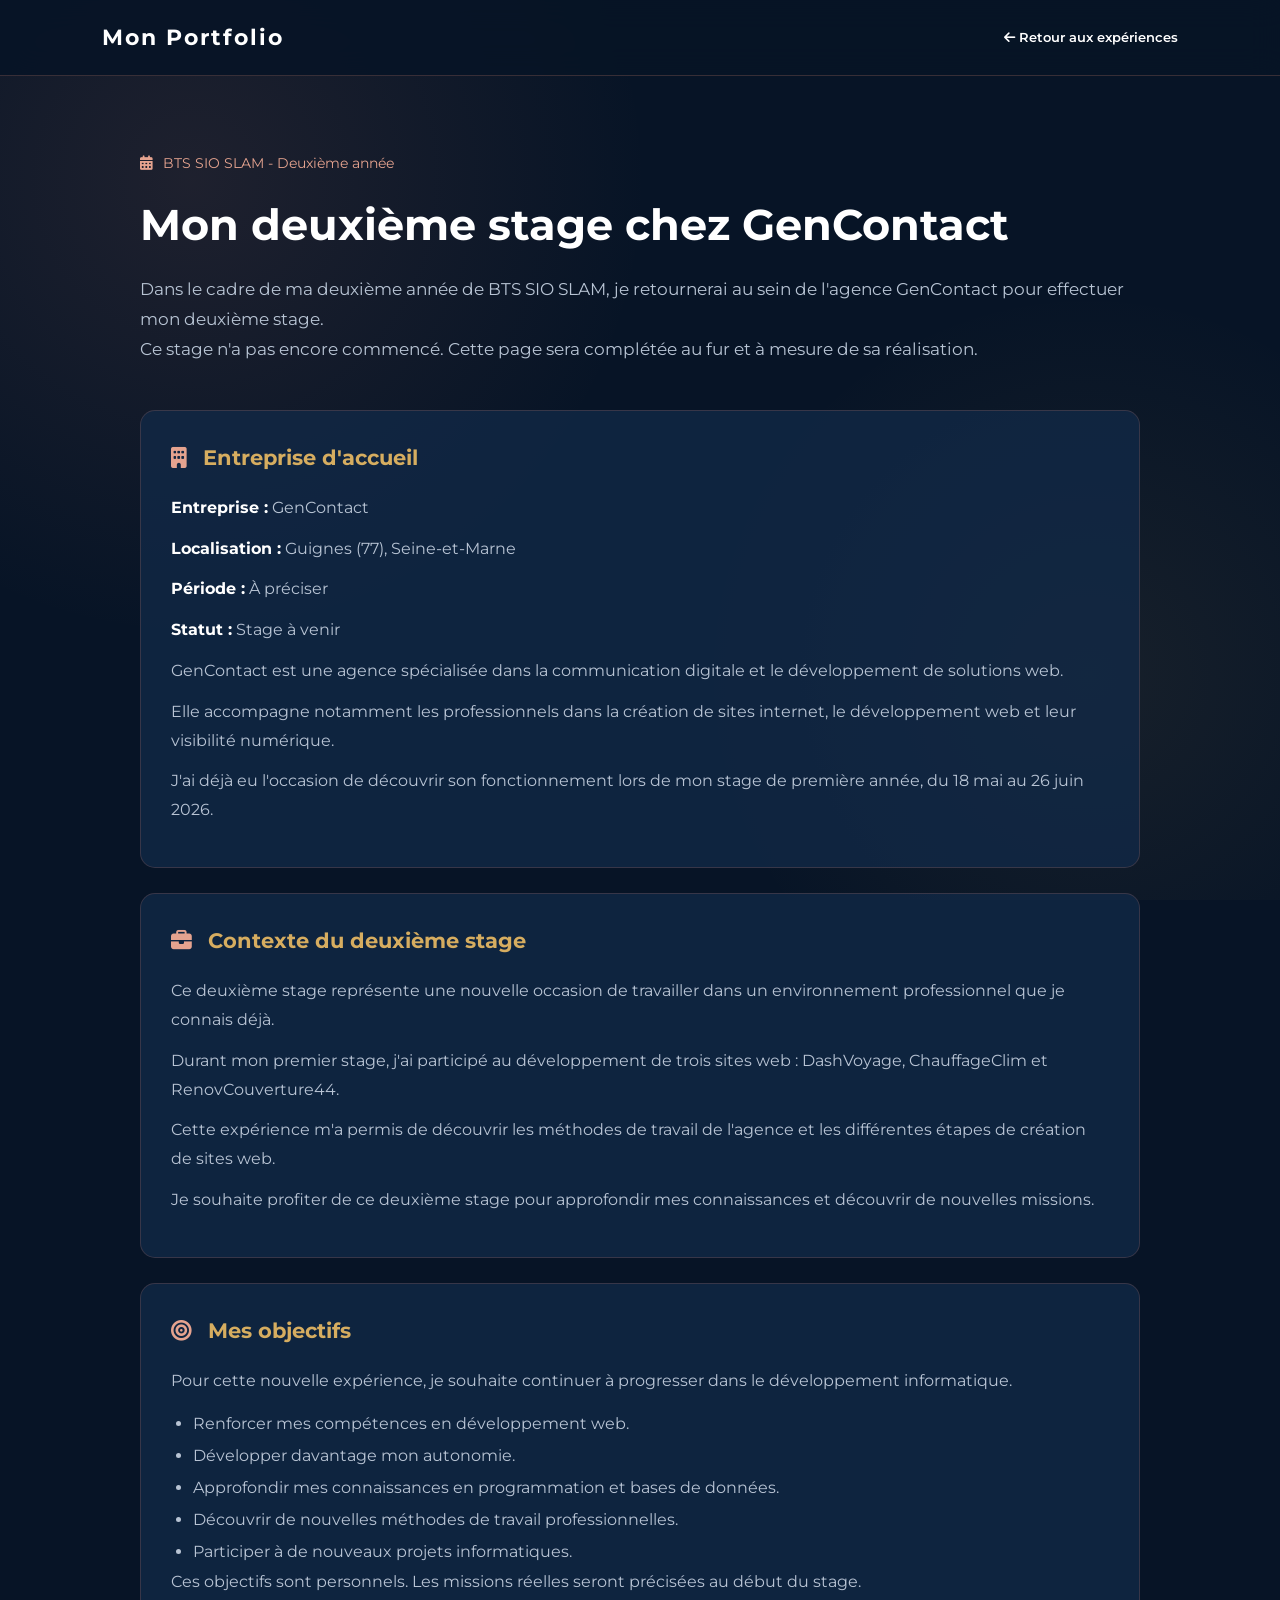
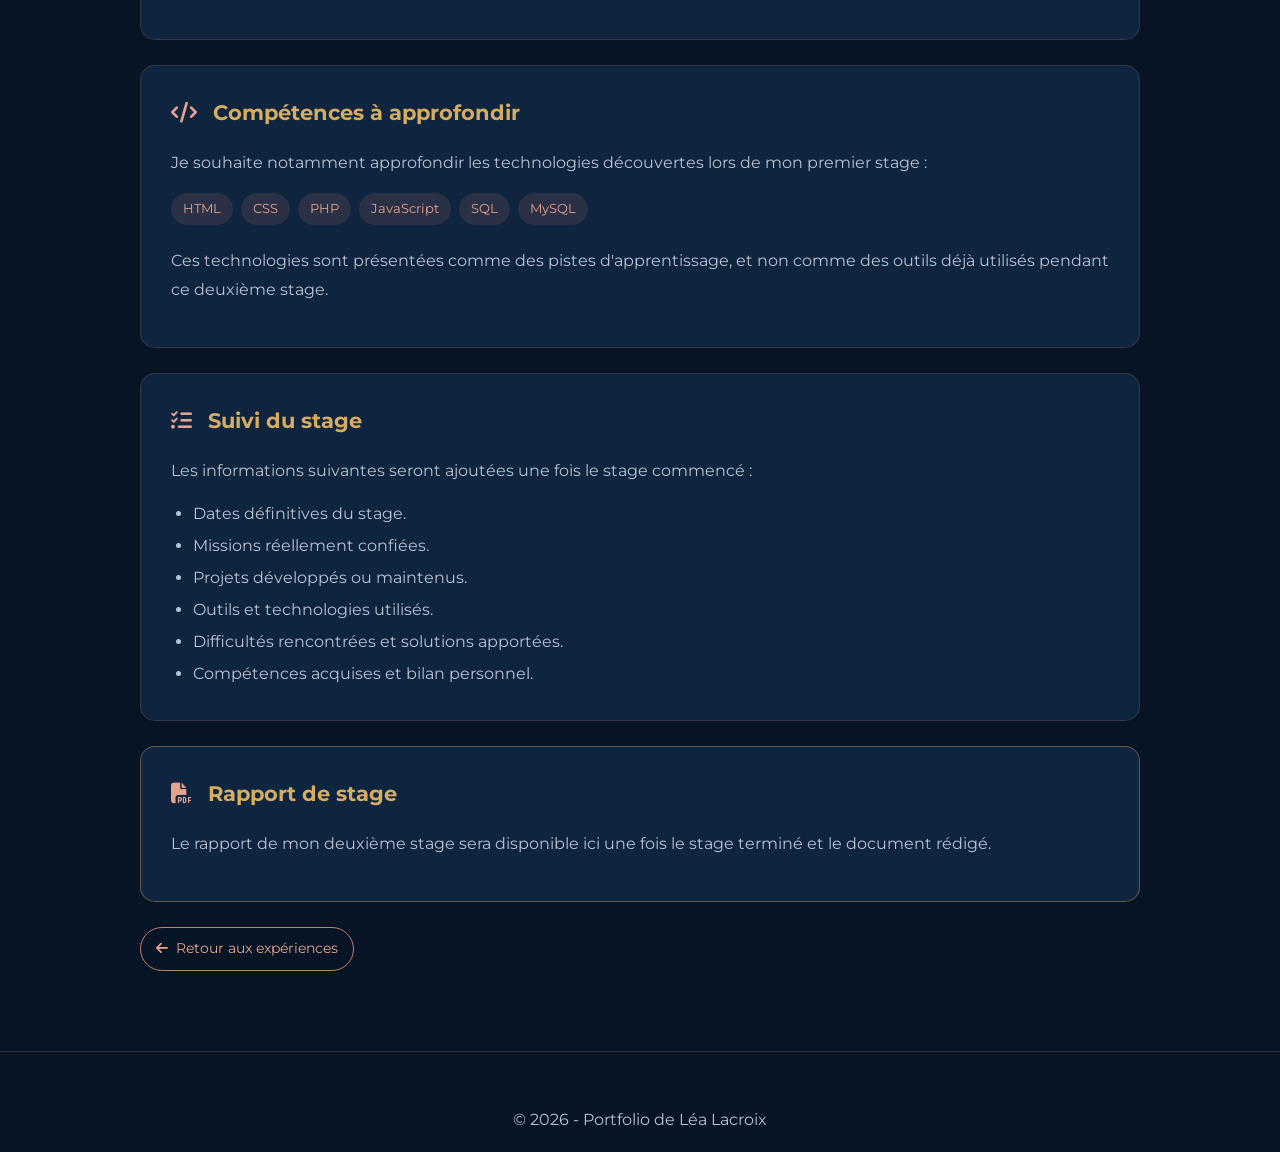
==== commit 69beef5f: "finalisation du portfolio" ====
--- a/experiences/stage-deuxieme-annee.html
+++ b/experiences/stage-deuxieme-annee.html
@@ -299,22 +299,6 @@
                 le stage terminé et le document rédigé.
             </p>
 
-            <p>
-                En attendant, vous pouvez consulter
-                mon rapport de stage de première année
-                réalisé dans la même entreprise.
-            </p>
-
-            <a href="../documents/stages/rapport-stage-premiere-annee.pdf"
-               class="bouton-projet"
-               target="_blank"
-               rel="noopener noreferrer">
-
-                <i class="fa-solid fa-eye"></i>
-                Consulter mon rapport de première année
-
-            </a>
-
         </section>
 
 
--- a/css/style.css
+++ b/css/style.css
@@ -830,6 +830,27 @@
     margin-bottom: 10px;
 }
 
+/* STATUT DES PROJETS EN COURS */
+
+.projet-statut {
+    display: inline-block;
+
+    padding: 6px 12px;
+    margin-bottom: 15px;
+
+    background: rgba(199, 123, 104, 0.15);
+
+    border: 1px solid var(--terracotta);
+    border-radius: 20px;
+
+    color: var(--terracotta-clair);
+
+    font-size: 12px;
+    font-weight: 600;
+}
+
+
+
 .projet-contenu h3 {
     color: var(--dore-clair);
     margin-bottom: 15px;
@@ -1023,6 +1044,109 @@
 
 .lien-retour:hover {
     color: var(--dore-clair);
+}
+
+
+/* =========================================
+   CAPTURE D'ÉCRAN KOO2FOURCHETTE
+========================================= */
+
+/* Bloc contenant la capture */
+
+.capture-projet {
+    width: 100%;
+    margin-top: 35px;
+    margin-bottom: 35px;
+
+    padding: 30px;
+
+    background: var(--fond-carte);
+
+    border: 1px solid var(--bordure-carte);
+    border-radius: 15px;
+}
+
+/* Titre */
+
+.capture-projet h2 {
+    color: var(--dore);
+    font-size: 1.4rem;
+    margin-bottom: 20px;
+}
+
+.capture-projet h2 i {
+    color: var(--terracotta-clair);
+    margin-right: 10px;
+}
+
+/* Description */
+
+.capture-projet > p {
+    color: var(--gris);
+    line-height: 1.8;
+    margin-bottom: 25px;
+}
+
+/* Conteneur de l'image */
+
+.capture-conteneur {
+    width: 100%;
+    margin: 0;
+    text-align: center;
+}
+
+/* Image */
+
+.capture-conteneur img {
+    display: block;
+
+    width: 100%;
+    max-width: 1100px;
+    height: auto;
+
+    margin: 0 auto;
+
+    border: 1px solid var(--terracotta);
+    border-radius: 12px;
+
+    box-shadow:
+        0 10px 30px rgba(0, 0, 0, 0.25);
+
+    transition: transform 0.3s ease;
+}
+
+/* Animation légère */
+
+.capture-conteneur img:hover {
+    transform: scale(1.01);
+}
+
+/* Légende */
+
+.capture-conteneur figcaption {
+    margin-top: 15px;
+
+    color: var(--gris);
+    font-size: 0.85rem;
+    font-style: italic;
+}
+
+/* Adaptation aux téléphones */
+
+@media screen and (max-width: 768px) {
+
+    .capture-projet {
+        padding: 20px;
+        margin-top: 25px;
+    }
+
+    .capture-projet h2 {
+        font-size: 1.2rem;
+    }
+
+    .capture-conteneur img {
+        border-radius: 8px;
+    }
 }
 
 
@@ -1131,6 +1255,10 @@
 .experience-carte .bouton-projet {
     margin-top: 5px;
 }
+.detail-projet > .bouton-projet {
+    display: inline-flex;
+    margin-top: 20px;
+}
 
 
 /* =========================================
@@ -1280,52 +1408,71 @@
     position: relative;
 }
 
-/* Trois documents sur la même ligne */
+/* =========================================
+   GRILLE DES DOCUMENTS
+========================================= */
 
 .documents-grille {
-    max-width: 1100px;
+    display: grid;
+    grid-template-columns: repeat(3, minmax(0, 1fr));
+
+    gap: 25px;
+    width: 100%;
+    max-width: 1200px;
+
     margin: 50px auto 0;
 
-    display: grid;
-    grid-template-columns: repeat(
-        3,
-        minmax(0, 1fr)
-    );
-
-    gap: 25px;
-}
-
-/* Cartes documents */
+    /* Chaque carte prend sa hauteur naturelle */
+    align-items: start;
+}
+
+/* =========================================
+   CARTES DOCUMENTS
+========================================= */
 
 .document-carte {
+    display: flex;
+    flex-direction: column;
+    align-items: center;
+    justify-content: flex-start;
+
+    width: 100%;
+    min-width: 0;
+    height: auto;
+
+    padding: 30px 25px;
+
     background: var(--fond-carte);
     border: 1px solid var(--bordure-carte);
     border-radius: 15px;
 
-    padding: 35px;
     text-align: center;
 
     transition: var(--transition);
 }
 
 .document-carte:hover {
-    transform: translateY(-8px);
+    transform: translateY(-6px);
     border-color: var(--terracotta);
 
     box-shadow:
         0 10px 30px rgba(0, 0, 0, 0.2);
 }
 
-/* Icônes */
+/* =========================================
+   ICÔNES DES DOCUMENTS
+========================================= */
 
 .document-icone {
+    display: flex;
+    align-items: center;
+    justify-content: center;
+
     width: 65px;
     height: 65px;
+    flex-shrink: 0;
+
     margin: 0 auto 20px;
-
-    display: flex;
-    align-items: center;
-    justify-content: center;
 
     background: var(--terracotta-transparent);
     border-radius: 15px;
@@ -1333,37 +1480,56 @@
     color: var(--terracotta-clair);
     font-size: 27px;
 }
+
+/* =========================================
+   TITRES ET DESCRIPTIONS
+========================================= */
 
 .document-carte h3 {
     color: var(--blanc);
     font-size: 20px;
+    line-height: 1.4;
+
     margin-bottom: 15px;
 }
 
-.document-carte p {
+.document-carte > p {
     color: var(--gris);
     font-size: 14px;
     line-height: 1.7;
 
-    min-height: 50px;
-    margin-bottom: 25px;
-}
-
-/* Boutons documents */
+    /* Plus de hauteur minimale forcée */
+    min-height: 0;
+
+    margin-bottom: 18px;
+}
+
+/* =========================================
+   BOUTONS GÉNÉRAUX DES DOCUMENTS
+========================================= */
 
 .bouton-document {
     display: inline-flex;
     align-items: center;
     justify-content: center;
-    gap: 10px;
-
-    padding: 11px 20px;
+
+    gap: 8px;
+
+    min-width: 0;
+    padding: 11px 15px;
+
+    background: transparent;
 
     border: 1px solid var(--terracotta);
     border-radius: 8px;
 
     color: var(--terracotta-clair);
-    font-size: 13px;
+    font-size: 12px;
+    font-weight: 500;
+    line-height: 1.4;
+
+    text-align: center;
+    text-decoration: none;
 
     transition: var(--transition);
 }
@@ -1373,6 +1539,274 @@
     color: var(--bleu-nuit);
 }
 
+/* Bouton télécharger doré */
+
+.bouton-telecharger {
+    background: transparent;
+    border-color: var(--dore);
+    color: var(--dore-clair);
+}
+
+.bouton-telecharger:hover {
+    background: var(--dore);
+    color: var(--bleu-nuit);
+}
+
+
+/* =========================================
+   PRÉSENTATION DE LA FORMATION BTS SIO
+========================================= */
+
+.formation-details {
+    width: 100%;
+    margin: 10px 0 0;
+
+    text-align: center;
+}
+
+.formation-details h4 {
+    color: var(--terracotta-clair);
+    font-size: 15px;
+    font-weight: 700;
+
+    margin: 20px 0 10px;
+}
+
+.formation-details p {
+    color: var(--gris);
+    font-size: 14px;
+    line-height: 1.7;
+
+    min-height: 0;
+    margin-bottom: 15px;
+}
+
+/* =========================================
+   LIENS OFFICIELS DE LA FORMATION
+========================================= */
+
+.formation-liens {
+    display: flex;
+    flex-direction: column;
+
+    gap: 12px;
+    width: 100%;
+
+    /* Boutons juste après le contenu */
+    margin-top: 20px;
+}
+
+.formation-liens .bouton-document {
+    display: flex;
+    align-items: center;
+    justify-content: center;
+
+    gap: 10px;
+    width: 100%;
+
+    padding: 12px 10px;
+
+    font-size: 12px;
+    text-align: center;
+}
+
+
+/* =========================================
+   PROCÉDURES DANS LA CARTE DOCUMENTS
+========================================= */
+
+.liste-procedures {
+    display: flex;
+    flex-direction: column;
+
+    gap: 0;
+    width: 100%;
+
+    margin-top: 10px;
+}
+
+/* =========================================
+   CHAQUE PROCÉDURE
+========================================= */
+
+.procedure-item {
+    display: flex;
+    flex-direction: column;
+    align-items: center;
+
+    width: 100%;
+    padding: 20px 0;
+
+    border-top: 1px solid
+        rgba(199, 123, 104, 0.25);
+}
+
+.procedure-item h4 {
+    color: var(--terracotta-clair);
+    font-size: 14px;
+    font-weight: 700;
+
+    margin-bottom: 8px;
+}
+
+.procedure-item p {
+    color: var(--gris);
+    font-size: 13px;
+    line-height: 1.6;
+
+    min-height: 0;
+    margin-bottom: 15px;
+}
+
+/* =========================================
+   BOUTONS DES PROCÉDURES
+========================================= */
+
+.procedure-actions {
+    display: grid;
+    grid-template-columns: repeat(2, minmax(0, 1fr));
+
+    gap: 8px;
+    width: 100%;
+}
+
+.procedure-actions .bouton-document {
+    display: inline-flex;
+    align-items: center;
+    justify-content: center;
+
+    gap: 6px;
+
+    width: 100%;
+    min-width: 0;
+
+    padding: 10px 5px;
+
+    font-size: 11px;
+    white-space: nowrap;
+}
+
+/* Boutons télécharger des procédures */
+
+.procedure-actions .bouton-telecharger {
+    background: transparent;
+    border-color: var(--dore);
+    color: var(--dore-clair);
+}
+
+.procedure-actions .bouton-telecharger:hover {
+    background: var(--dore);
+    color: var(--bleu-nuit);
+}
+
+
+/* =========================================
+   BOUTONS DE LA VEILLE TECHNOLOGIQUE
+========================================= */
+
+.veille-boutons {
+    display: flex;
+    flex-direction: column;
+
+    gap: 12px;
+    width: 100%;
+
+    /* Les boutons suivent les paragraphes */
+    margin-top: 20px;
+}
+
+.veille-boutons .bouton-document {
+    display: flex;
+    align-items: center;
+    justify-content: center;
+
+    gap: 10px;
+    width: 100%;
+
+    padding: 12px 15px;
+}
+
+/* Bouton télécharger de la veille */
+
+.veille-boutons .veille-telecharger {
+    background: transparent;
+    border: 1px solid var(--dore);
+    color: var(--dore-clair);
+}
+
+.veille-boutons .veille-telecharger:hover {
+    background: var(--dore);
+    color: var(--bleu-nuit);
+}
+
+
+/* =========================================
+   RESPONSIVE - TABLETTES
+========================================= */
+
+@media screen and (max-width: 1100px) {
+
+    .documents {
+        padding: 80px 5%;
+    }
+
+    .documents-grille {
+        gap: 18px;
+    }
+
+    .document-carte {
+        padding: 25px 18px;
+    }
+
+    /* Boutons des procédures l'un sous l'autre */
+
+    .procedure-actions {
+        grid-template-columns: 1fr;
+    }
+
+    .procedure-actions .bouton-document {
+        padding: 11px 8px;
+    }
+}
+
+@media screen and (max-width: 900px) {
+
+    .documents-grille {
+        grid-template-columns: repeat(2, minmax(0, 1fr));
+    }
+}
+
+
+/* =========================================
+   RESPONSIVE - TÉLÉPHONES
+========================================= */
+
+@media screen and (max-width: 650px) {
+
+    .documents {
+        padding: 70px 5%;
+    }
+
+    .documents-grille {
+        grid-template-columns: 1fr;
+        gap: 20px;
+
+        max-width: 450px;
+    }
+
+    .document-carte {
+        padding: 25px 20px;
+    }
+
+    .procedure-actions {
+        grid-template-columns: repeat(2, minmax(0, 1fr));
+    }
+
+    .procedure-actions .bouton-document {
+        font-size: 11px;
+        padding: 10px 6px;
+    }
+}
 
 /* =========================================
    13. SECTION CONTACT
